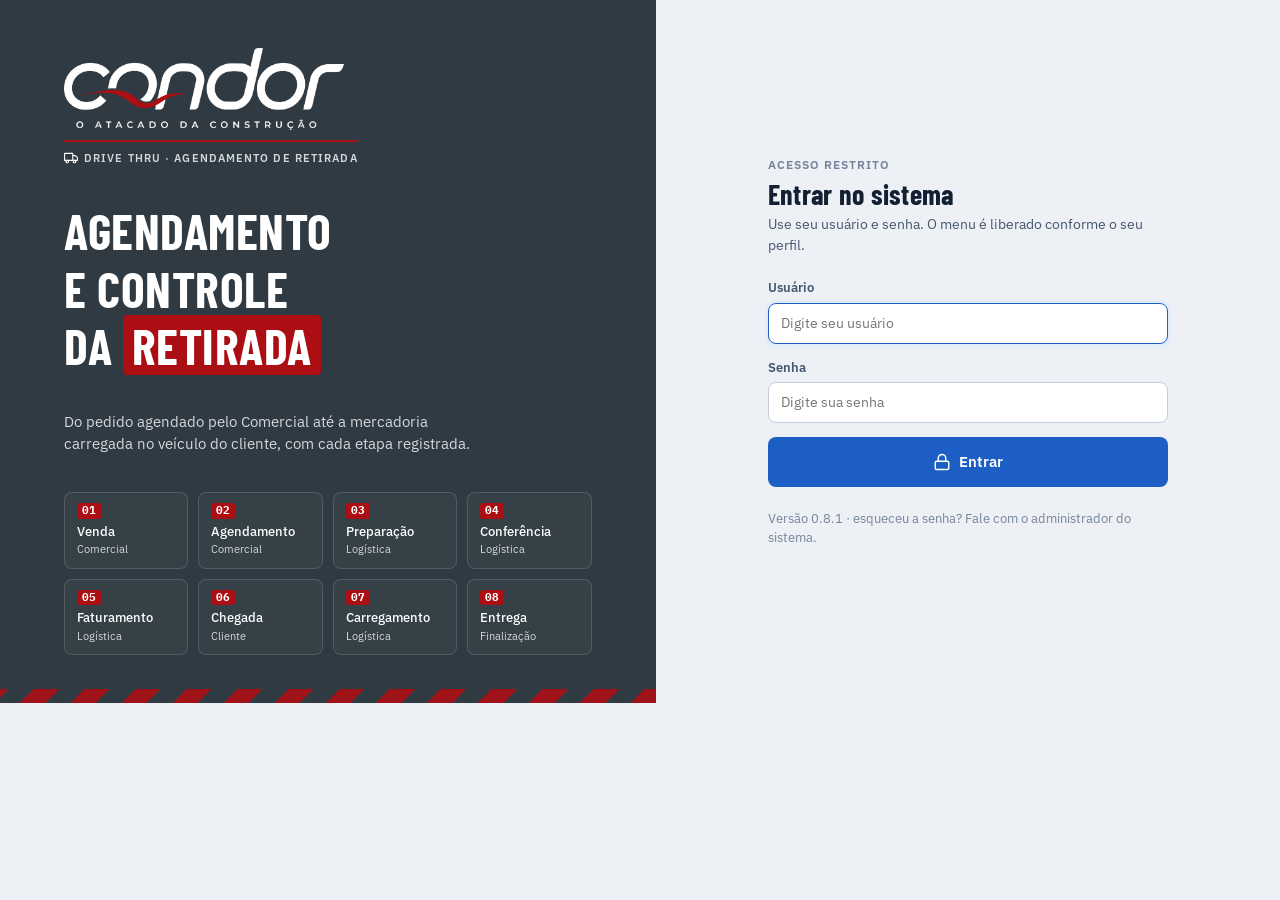
==== index.html @ 531def69 "Endereço do item no CD (Rua, Prédio, Nível, Apartamento) nos itens do pedido - Itens do pedido com c" ====
<!DOCTYPE html>
<html lang="pt-BR">
<head>
  <meta charset="UTF-8">
  <meta name="viewport" content="width=device-width, initial-scale=1, viewport-fit=cover">
  <title>Drive Thru Agendamento</title>
  <meta name="description" content="Condor — Agendamento e controle da retirada de pedidos pelo Drive Thru">
  <meta name="theme-color" content="#303A42">
  <link rel="preconnect" href="https://fonts.googleapis.com">
  <link rel="preconnect" href="https://fonts.gstatic.com" crossorigin>
  <link rel="stylesheet" href="https://fonts.googleapis.com/css2?family=Barlow+Condensed:wght@600;700&family=IBM+Plex+Mono:wght@400;500&family=IBM+Plex+Sans:wght@400;500;600&display=swap">
  <link rel="stylesheet" href="css/leaflet.css?v=23">
  <link rel="stylesheet" href="css/style.css?v=23">
</head>
<body>
  <div id="app" aria-live="polite"></div>

  <!-- Base: configuração, utilitários, dados, integração e regras -->
  <script src="js/config.js?v=23"></script>
  <script src="js/utils.js?v=23"></script>
  <script src="js/storage.js?v=23"></script>
  <script src="js/vendor/supabase.js?v=23"></script>
  <script src="js/nuvem.js?v=23"></script>
  <script src="js/erp-nucleo.js?v=23"></script>
  <script src="js/erp.js?v=23"></script>
  <script src="js/erp-config.js?v=23"></script>
  <script src="js/separacao.js?v=23"></script>
  <script src="js/services.js?v=23"></script>
  <script src="js/rastreio.js?v=23"></script>
  <script src="js/aparencia.js?v=23"></script>
  <script src="js/seed.js?v=23"></script>
  <!-- Interface -->
  <script src="js/vendor/qrcode.js?v=23"></script>
  <script src="js/ui.js?v=23"></script>
  <script src="js/views-comercial.js?v=23"></script>
  <script src="js/views-operacao.js?v=23"></script>
  <script src="js/vendor/leaflet.js?v=23"></script>
  <script src="js/views-mapa.js?v=23"></script>
  <script src="js/views-coletor.js?v=23"></script>
  <script src="js/vendor/jspdf.umd.min.js?v=23"></script>
  <script src="js/vendor/jspdf.plugin.autotable.min.js?v=23"></script>
  <script src="js/relatorio-pdf.js?v=23"></script>
  <script src="js/views-gestao.js?v=23"></script>
  <script src="js/views-admin.js?v=23"></script>
  <script src="js/cliente.js?v=23"></script>
  <script src="js/lgpd.js?v=23"></script>
  <script src="js/app.js?v=23"></script>
</body>
</html>
---- css/leaflet.css ----
/* required styles */

.leaflet-pane,
.leaflet-tile,
.leaflet-marker-icon,
.leaflet-marker-shadow,
.leaflet-tile-container,
.leaflet-pane > svg,
.leaflet-pane > canvas,
.leaflet-zoom-box,
.leaflet-image-layer,
.leaflet-layer {
	position: absolute;
	left: 0;
	top: 0;
	}
.leaflet-container {
	overflow: hidden;
	}
.leaflet-tile,
.leaflet-marker-icon,
.leaflet-marker-shadow {
	-webkit-user-select: none;
	   -moz-user-select: none;
	        user-select: none;
	  -webkit-user-drag: none;
	}
/* Prevents IE11 from highlighting tiles in blue */
.leaflet-tile::selection {
	background: transparent;
}
/* Safari renders non-retina tile on retina better with this, but Chrome is worse */
.leaflet-safari .leaflet-tile {
	image-rendering: -webkit-optimize-contrast;
	}
/* hack that prevents hw layers "stretching" when loading new tiles */
.leaflet-safari .leaflet-tile-container {
	width: 1600px;
	height: 1600px;
	-webkit-transform-origin: 0 0;
	}
.leaflet-marker-icon,
.leaflet-marker-shadow {
	display: block;
	}
/* .leaflet-container svg: reset svg max-width decleration shipped in Joomla! (joomla.org) 3.x */
/* .leaflet-container img: map is broken in FF if you have max-width: 100% on tiles */
.leaflet-container .leaflet-overlay-pane svg {
	max-width: none !important;
	max-height: none !important;
	}
.leaflet-container .leaflet-marker-pane img,
.leaflet-container .leaflet-shadow-pane img,
.leaflet-container .leaflet-tile-pane img,
.leaflet-container img.leaflet-image-layer,
.leaflet-container .leaflet-tile {
	max-width: none !important;
	max-height: none !important;
	width: auto;
	padding: 0;
	}

.leaflet-container img.leaflet-tile {
	/* See: https://bugs.chromium.org/p/chromium/issues/detail?id=600120 */
	mix-blend-mode: plus-lighter;
}

.leaflet-container.leaflet-touch-zoom {
	-ms-touch-action: pan-x pan-y;
	touch-action: pan-x pan-y;
	}
.leaflet-container.leaflet-touch-drag {
	-ms-touch-action: pinch-zoom;
	/* Fallback for FF which doesn't support pinch-zoom */
	touch-action: none;
	touch-action: pinch-zoom;
}
.leaflet-container.leaflet-touch-drag.leaflet-touch-zoom {
	-ms-touch-action: none;
	touch-action: none;
}
.leaflet-container {
	-webkit-tap-highlight-color: transparent;
}
.leaflet-container a {
	-webkit-tap-highlight-color: rgba(51, 181, 229, 0.4);
}
.leaflet-tile {
	filter: inherit;
	visibility: hidden;
	}
.leaflet-tile-loaded {
	visibility: inherit;
	}
.leaflet-zoom-box {
	width: 0;
	height: 0;
	-moz-box-sizing: border-box;
	     box-sizing: border-box;
	z-index: 800;
	}
/* workaround for https://bugzilla.mozilla.org/show_bug.cgi?id=888319 */
.leaflet-overlay-pane svg {
	-moz-user-select: none;
	}

.leaflet-pane         { z-index: 400; }

.leaflet-tile-pane    { z-index: 200; }
.leaflet-overlay-pane { z-index: 400; }
.leaflet-shadow-pane  { z-index: 500; }
.leaflet-marker-pane  { z-index: 600; }
.leaflet-tooltip-pane   { z-index: 650; }
.leaflet-popup-pane   { z-index: 700; }

.leaflet-map-pane canvas { z-index: 100; }
.leaflet-map-pane svg    { z-index: 200; }

.leaflet-vml-shape {
	width: 1px;
	height: 1px;
	}
.lvml {
	behavior: url(#default#VML);
	display: inline-block;
	position: absolute;
	}


/* control positioning */

.leaflet-control {
	position: relative;
	z-index: 800;
	pointer-events: visiblePainted; /* IE 9-10 doesn't have auto */
	pointer-events: auto;
	}
.leaflet-top,
.leaflet-bottom {
	position: absolute;
	z-index: 1000;
	pointer-events: none;
	}
.leaflet-top {
	top: 0;
	}
.leaflet-right {
	right: 0;
	}
.leaflet-bottom {
	bottom: 0;
	}
.leaflet-left {
	left: 0;
	}
.leaflet-control {
	float: left;
	clear: both;
	}
.leaflet-right .leaflet-control {
	float: right;
	}
.leaflet-top .leaflet-control {
	margin-top: 10px;
	}
.leaflet-bottom .leaflet-control {
	margin-bottom: 10px;
	}
.leaflet-left .leaflet-control {
	margin-left: 10px;
	}
.leaflet-right .leaflet-control {
	margin-right: 10px;
	}


/* zoom and fade animations */

.leaflet-fade-anim .leaflet-popup {
	opacity: 0;
	-webkit-transition: opacity 0.2s linear;
	   -moz-transition: opacity 0.2s linear;
	        transition: opacity 0.2s linear;
	}
.leaflet-fade-anim .leaflet-map-pane .leaflet-popup {
	opacity: 1;
	}
.leaflet-zoom-animated {
	-webkit-transform-origin: 0 0;
	    -ms-transform-origin: 0 0;
	        transform-origin: 0 0;
	}
svg.leaflet-zoom-animated {
	will-change: transform;
}

.leaflet-zoom-anim .leaflet-zoom-animated {
	-webkit-transition: -webkit-transform 0.25s cubic-bezier(0,0,0.25,1);
	   -moz-transition:    -moz-transform 0.25s cubic-bezier(0,0,0.25,1);
	        transition:         transform 0.25s cubic-bezier(0,0,0.25,1);
	}
.leaflet-zoom-anim .leaflet-tile,
.leaflet-pan-anim .leaflet-tile {
	-webkit-transition: none;
	   -moz-transition: none;
	        transition: none;
	}

.leaflet-zoom-anim .leaflet-zoom-hide {
	visibility: hidden;
	}


/* cursors */

.leaflet-interactive {
	cursor: pointer;
	}
.leaflet-grab {
	cursor: -webkit-grab;
	cursor:    -moz-grab;
	cursor:         grab;
	}
.leaflet-crosshair,
.leaflet-crosshair .leaflet-interactive {
	cursor: crosshair;
	}
.leaflet-popup-pane,
.leaflet-control {
	cursor: auto;
	}
.leaflet-dragging .leaflet-grab,
.leaflet-dragging .leaflet-grab .leaflet-interactive,
.leaflet-dragging .leaflet-marker-draggable {
	cursor: move;
	cursor: -webkit-grabbing;
	cursor:    -moz-grabbing;
	cursor:         grabbing;
	}

/* marker & overlays interactivity */
.leaflet-marker-icon,
.leaflet-marker-shadow,
.leaflet-image-layer,
.leaflet-pane > svg path,
.leaflet-tile-container {
	pointer-events: none;
	}

.leaflet-marker-icon.leaflet-interactive,
.leaflet-image-layer.leaflet-interactive,
.leaflet-pane > svg path.leaflet-interactive,
svg.leaflet-image-layer.leaflet-interactive path {
	pointer-events: visiblePainted; /* IE 9-10 doesn't have auto */
	pointer-events: auto;
	}

/* visual tweaks */

.leaflet-container {
	background: #ddd;
	outline-offset: 1px;
	}
.leaflet-container a {
	color: #0078A8;
	}
.leaflet-zoom-box {
	border: 2px dotted #38f;
	background: rgba(255,255,255,0.5);
	}


/* general typography */
.leaflet-container {
	font-family: "Helvetica Neue", Arial, Helvetica, sans-serif;
	font-size: 12px;
	font-size: 0.75rem;
	line-height: 1.5;
	}


/* general toolbar styles */

.leaflet-bar {
	box-shadow: 0 1px 5px rgba(0,0,0,0.65);
	border-radius: 4px;
	}
.leaflet-bar a {
	background-color: #fff;
	border-bottom: 1px solid #ccc;
	width: 26px;
	height: 26px;
	line-height: 26px;
	display: block;
	text-align: center;
	text-decoration: none;
	color: black;
	}
.leaflet-bar a,
.leaflet-control-layers-toggle {
	background-position: 50% 50%;
	background-repeat: no-repeat;
	display: block;
	}
.leaflet-bar a:hover,
.leaflet-bar a:focus {
	background-color: #f4f4f4;
	}
.leaflet-bar a:first-child {
	border-top-left-radius: 4px;
	border-top-right-radius: 4px;
	}
.leaflet-bar a:last-child {
	border-bottom-left-radius: 4px;
	border-bottom-right-radius: 4px;
	border-bottom: none;
	}
.leaflet-bar a.leaflet-disabled {
	cursor: default;
	background-color: #f4f4f4;
	color: #bbb;
	}

.leaflet-touch .leaflet-bar a {
	width: 30px;
	height: 30px;
	line-height: 30px;
	}
.leaflet-touch .leaflet-bar a:first-child {
	border-top-left-radius: 2px;
	border-top-right-radius: 2px;
	}
.leaflet-touch .leaflet-bar a:last-child {
	border-bottom-left-radius: 2px;
	border-bottom-right-radius: 2px;
	}

/* zoom control */

.leaflet-control-zoom-in,
.leaflet-control-zoom-out {
	font: bold 18px 'Lucida Console', Monaco, monospace;
	text-indent: 1px;
	}

.leaflet-touch .leaflet-control-zoom-in, .leaflet-touch .leaflet-control-zoom-out  {
	font-size: 22px;
	}


/* layers control */

.leaflet-control-layers {
	box-shadow: 0 1px 5px rgba(0,0,0,0.4);
	background: #fff;
	border-radius: 5px;
	}
.leaflet-control-layers-toggle {
	background-image: url(images/layers.png);
	width: 36px;
	height: 36px;
	}
.leaflet-retina .leaflet-control-layers-toggle {
	background-image: url(images/layers-2x.png);
	background-size: 26px 26px;
	}
.leaflet-touch .leaflet-control-layers-toggle {
	width: 44px;
	height: 44px;
	}
.leaflet-control-layers .leaflet-control-layers-list,
.leaflet-control-layers-expanded .leaflet-control-layers-toggle {
	display: none;
	}
.leaflet-control-layers-expanded .leaflet-control-layers-list {
	display: block;
	position: relative;
	}
.leaflet-control-layers-expanded {
	padding: 6px 10px 6px 6px;
	color: #333;
	background: #fff;
	}
.leaflet-control-layers-scrollbar {
	overflow-y: scroll;
	overflow-x: hidden;
	padding-right: 5px;
	}
.leaflet-control-layers-selector {
	margin-top: 2px;
	position: relative;
	top: 1px;
	}
.leaflet-control-layers label {
	display: block;
	font-size: 13px;
	font-size: 1.08333em;
	}
.leaflet-control-layers-separator {
	height: 0;
	border-top: 1px solid #ddd;
	margin: 5px -10px 5px -6px;
	}

/* Default icon URLs */
.leaflet-default-icon-path { /* used only in path-guessing heuristic, see L.Icon.Default */
	background-image: url(images/marker-icon.png);
	}


/* attribution and scale controls */

.leaflet-container .leaflet-control-attribution {
	background: #fff;
	background: rgba(255, 255, 255, 0.8);
	margin: 0;
	}
.leaflet-control-attribution,
.leaflet-control-scale-line {
	padding: 0 5px;
	color: #333;
	line-height: 1.4;
	}
.leaflet-control-attribution a {
	text-decoration: none;
	}
.leaflet-control-attribution a:hover,
.leaflet-control-attribution a:focus {
	text-decoration: underline;
	}
.leaflet-attribution-flag {
	display: inline !important;
	vertical-align: baseline !important;
	width: 1em;
	height: 0.6669em;
	}
.leaflet-left .leaflet-control-scale {
	margin-left: 5px;
	}
.leaflet-bottom .leaflet-control-scale {
	margin-bottom: 5px;
	}
.leaflet-control-scale-line {
	border: 2px solid #777;
	border-top: none;
	line-height: 1.1;
	padding: 2px 5px 1px;
	white-space: nowrap;
	-moz-box-sizing: border-box;
	     box-sizing: border-box;
	background: rgba(255, 255, 255, 0.8);
	text-shadow: 1px 1px #fff;
	}
.leaflet-control-scale-line:not(:first-child) {
	border-top: 2px solid #777;
	border-bottom: none;
	margin-top: -2px;
	}
.leaflet-control-scale-line:not(:first-child):not(:last-child) {
	border-bottom: 2px solid #777;
	}

.leaflet-touch .leaflet-control-attribution,
.leaflet-touch .leaflet-control-layers,
.leaflet-touch .leaflet-bar {
	box-shadow: none;
	}
.leaflet-touch .leaflet-control-layers,
.leaflet-touch .leaflet-bar {
	border: 2px solid rgba(0,0,0,0.2);
	background-clip: padding-box;
	}


/* popup */

.leaflet-popup {
	position: absolute;
	text-align: center;
	margin-bottom: 20px;
	}
.leaflet-popup-content-wrapper {
	padding: 1px;
	text-align: left;
	border-radius: 12px;
	}
.leaflet-popup-content {
	margin: 13px 24px 13px 20px;
	line-height: 1.3;
	font-size: 13px;
	font-size: 1.08333em;
	min-height: 1px;
	}
.leaflet-popup-content p {
	margin: 17px 0;
	margin: 1.3em 0;
	}
.leaflet-popup-tip-container {
	width: 40px;
	height: 20px;
	position: absolute;
	left: 50%;
	margin-top: -1px;
	margin-left: -20px;
	overflow: hidden;
	pointer-events: none;
	}
.leaflet-popup-tip {
	width: 17px;
	height: 17px;
	padding: 1px;

	margin: -10px auto 0;
	pointer-events: auto;

	-webkit-transform: rotate(45deg);
	   -moz-transform: rotate(45deg);
	    -ms-transform: rotate(45deg);
	        transform: rotate(45deg);
	}
.leaflet-popup-content-wrapper,
.leaflet-popup-tip {
	background: white;
	color: #333;
	box-shadow: 0 3px 14px rgba(0,0,0,0.4);
	}
.leaflet-container a.leaflet-popup-close-button {
	position: absolute;
	top: 0;
	right: 0;
	border: none;
	text-align: center;
	width: 24px;
	height: 24px;
	font: 16px/24px Tahoma, Verdana, sans-serif;
	color: #757575;
	text-decoration: none;
	background: transparent;
	}
.leaflet-container a.leaflet-popup-close-button:hover,
.leaflet-container a.leaflet-popup-close-button:focus {
	color: #585858;
	}
.leaflet-popup-scrolled {
	overflow: auto;
	}

.leaflet-oldie .leaflet-popup-content-wrapper {
	-ms-zoom: 1;
	}
.leaflet-oldie .leaflet-popup-tip {
	width: 24px;
	margin: 0 auto;

	-ms-filter: "progid:DXImageTransform.Microsoft.Matrix(M11=0.70710678, M12=0.70710678, M21=-0.70710678, M22=0.70710678)";
	filter: progid:DXImageTransform.Microsoft.Matrix(M11=0.70710678, M12=0.70710678, M21=-0.70710678, M22=0.70710678);
	}

.leaflet-oldie .leaflet-control-zoom,
.leaflet-oldie .leaflet-control-layers,
.leaflet-oldie .leaflet-popup-content-wrapper,
.leaflet-oldie .leaflet-popup-tip {
	border: 1px solid #999;
	}


/* div icon */

.leaflet-div-icon {
	background: #fff;
	border: 1px solid #666;
	}


/* Tooltip */
/* Base styles for the element that has a tooltip */
.leaflet-tooltip {
	position: absolute;
	padding: 6px;
	background-color: #fff;
	border: 1px solid #fff;
	border-radius: 3px;
	color: #222;
	white-space: nowrap;
	-webkit-user-select: none;
	-moz-user-select: none;
	-ms-user-select: none;
	user-select: none;
	pointer-events: none;
	box-shadow: 0 1px 3px rgba(0,0,0,0.4);
	}
.leaflet-tooltip.leaflet-interactive {
	cursor: pointer;
	pointer-events: auto;
	}
.leaflet-tooltip-top:before,
.leaflet-tooltip-bottom:before,
.leaflet-tooltip-left:before,
.leaflet-tooltip-right:before {
	position: absolute;
	pointer-events: none;
	border: 6px solid transparent;
	background: transparent;
	content: "";
	}

/* Directions */

.leaflet-tooltip-bottom {
	margin-top: 6px;
}
.leaflet-tooltip-top {
	margin-top: -6px;
}
.leaflet-tooltip-bottom:before,
.leaflet-tooltip-top:before {
	left: 50%;
	margin-left: -6px;
	}
.leaflet-tooltip-top:before {
	bottom: 0;
	margin-bottom: -12px;
	border-top-color: #fff;
	}
.leaflet-tooltip-bottom:before {
	top: 0;
	margin-top: -12px;
	margin-left: -6px;
	border-bottom-color: #fff;
	}
.leaflet-tooltip-left {
	margin-left: -6px;
}
.leaflet-tooltip-right {
	margin-left: 6px;
}
.leaflet-tooltip-left:before,
.leaflet-tooltip-right:before {
	top: 50%;
	margin-top: -6px;
	}
.leaflet-tooltip-left:before {
	right: 0;
	margin-right: -12px;
	border-left-color: #fff;
	}
.leaflet-tooltip-right:before {
	left: 0;
	margin-left: -12px;
	border-right-color: #fff;
	}

/* Printing */

@media print {
	/* Prevent printers from removing background-images of controls. */
	.leaflet-control {
		-webkit-print-color-adjust: exact;
		print-color-adjust: exact;
		}
	}
---- css/style.css ----
/* =====================================================================
   DRIVE THRU — Estilos
   Tokens de cor (claro/escuro), tipografia e componentes.
   ===================================================================== */
:root {
  --bg: #EDF1F6;
  --surface: #FFFFFF;
  --surface-2: #F5F7FA;
  --surface-3: #E8EDF4;
  --ink: #132033;
  --ink-2: #46566C;
  --ink-3: #75839A;
  --line: #D9E0EA;
  --line-2: #C5CFDC;
  /* Menu e topos seguem a identidade Condor: grafite + vermelho da logo */
  --nav: #303A42;
  --nav-2: #3D4953;
  --nav-ink: #D3D8DD;
  --brand: #AB0F14;
  --nav-ink-strong: #FFFFFF;
  --accent: #1C5EC4;
  --accent-hover: #174FA6;
  --accent-ink: #FFFFFF;
  --accent-soft: #E2ECFB;
  --signal: #F08A1C;
  --signal-soft: #FDEEDC;
  --ok: #1E8A4C;
  --ok-soft: #DDF3E6;
  --warn: #B86A00;
  --warn-soft: #FDF0D8;
  --crit: #C4322B;
  --crit-soft: #FBE3E1;
  --info: #0E7490;
  --info-soft: #DDF2F7;
  --shadow: 0 1px 2px rgba(15, 42, 78, .06), 0 4px 16px rgba(15, 42, 78, .06);
  --shadow-lg: 0 12px 40px rgba(15, 42, 78, .22);

  /* tons de status: fundo / texto */
  --t-neutral-bg: #ECEFF3; --t-neutral-fg: #4E5B6D;
  --t-blue-bg: #DDEAFE;    --t-blue-fg: #1B4FA8;
  --t-amber-bg: #FDEBCB;   --t-amber-fg: #955400;
  --t-violet-bg: #EDE3FC;  --t-violet-fg: #6433B5;
  --t-indigo-bg: #E2E4FB;  --t-indigo-fg: #3A3FA8;
  --t-teal-bg: #D5F1EE;    --t-teal-fg: #0B6D65;
  --t-green-bg: #D8F2E0;   --t-green-fg: #17753F;
  --t-cyan-bg: #D6EFF8;    --t-cyan-fg: #0B6282;
  --t-navy-bg: #1C3F73;    --t-navy-fg: #FFFFFF;
  --t-done-bg: #1E7A45;    --t-done-fg: #FFFFFF;
  --t-red-bg: #FADCDA;     --t-red-fg: #A42822;

  --font-display: "Barlow Condensed", "Arial Narrow", "Roboto Condensed", sans-serif;
  --font-body: "IBM Plex Sans", "Segoe UI", system-ui, -apple-system, Roboto, sans-serif;
  --font-mono: "IBM Plex Mono", "Cascadia Mono", Consolas, "SFMono-Regular", monospace;
  --radius: 10px;
  --radius-sm: 6px;
  --sidebar-w: 248px;
}

@media (prefers-color-scheme: dark) {
  :root:not([data-theme="light"]) {
    color-scheme: dark;
    --bg: #0A1019; --surface: #111A26; --surface-2: #16212F; --surface-3: #1D2A3B;
    --ink: #E4EBF4; --ink-2: #A7B4C6; --ink-3: #75849A; --line: #223044; --line-2: #2E3F56;
    --nav: #303A42; --nav-2: #3D4953; --nav-ink: #C6CCD2; --brand: #AB0F14;
    --accent: #4E8EF7; --accent-hover: #6AA1FA; --accent-ink: #06111F; --accent-soft: #15284A;
    --signal: #F59A38; --signal-soft: #3A2710;
    --ok: #4CC47F; --ok-soft: #10301F; --warn: #F0B04A; --warn-soft: #362710; --crit: #F16A62; --crit-soft: #3A1614; --info: #4FC3DC; --info-soft: #0E2C35;
    --shadow: 0 1px 2px rgba(0,0,0,.4), 0 4px 16px rgba(0,0,0,.25); --shadow-lg: 0 12px 40px rgba(0,0,0,.55);
    --t-neutral-bg: #222D3B; --t-neutral-fg: #B3BFCE; --t-blue-bg: #17305A; --t-blue-fg: #9CC1FF;
    --t-amber-bg: #3D2A0C; --t-amber-fg: #F6C06A; --t-violet-bg: #2D1E4D; --t-violet-fg: #C9A7FF;
    --t-indigo-bg: #22265A; --t-indigo-fg: #AEB3FF; --t-teal-bg: #0E3532; --t-teal-fg: #6FDDCF;
    --t-green-bg: #113722; --t-green-fg: #7FDCA2; --t-cyan-bg: #0D3240; --t-cyan-fg: #7FD3EE;
    --t-navy-bg: #2F5DA3; --t-navy-fg: #FFFFFF; --t-done-bg: #2A8E55; --t-done-fg: #FFFFFF;
    --t-red-bg: #45191A; --t-red-fg: #FF9C94;
  }
}
:root[data-theme="dark"] {
  color-scheme: dark;
  --bg: #0A1019; --surface: #111A26; --surface-2: #16212F; --surface-3: #1D2A3B;
  --ink: #E4EBF4; --ink-2: #A7B4C6; --ink-3: #75849A; --line: #223044; --line-2: #2E3F56;
  --nav: #303A42; --nav-2: #3D4953; --nav-ink: #C6CCD2; --brand: #AB0F14;
  --accent: #4E8EF7; --accent-hover: #6AA1FA; --accent-ink: #06111F; --accent-soft: #15284A;
  --signal: #F59A38; --signal-soft: #3A2710;
  --ok: #4CC47F; --ok-soft: #10301F; --warn: #F0B04A; --warn-soft: #362710; --crit: #F16A62; --crit-soft: #3A1614; --info: #4FC3DC; --info-soft: #0E2C35;
  --shadow: 0 1px 2px rgba(0,0,0,.4), 0 4px 16px rgba(0,0,0,.25); --shadow-lg: 0 12px 40px rgba(0,0,0,.55);
  --t-neutral-bg: #222D3B; --t-neutral-fg: #B3BFCE; --t-blue-bg: #17305A; --t-blue-fg: #9CC1FF;
  --t-amber-bg: #3D2A0C; --t-amber-fg: #F6C06A; --t-violet-bg: #2D1E4D; --t-violet-fg: #C9A7FF;
  --t-indigo-bg: #22265A; --t-indigo-fg: #AEB3FF; --t-teal-bg: #0E3532; --t-teal-fg: #6FDDCF;
  --t-green-bg: #113722; --t-green-fg: #7FDCA2; --t-cyan-bg: #0D3240; --t-cyan-fg: #7FD3EE;
  --t-navy-bg: #2F5DA3; --t-navy-fg: #FFFFFF; --t-done-bg: #2A8E55; --t-done-fg: #FFFFFF;
  --t-red-bg: #45191A; --t-red-fg: #FF9C94;
}

/* ------------------------------ Base ------------------------------ */
* { box-sizing: border-box; }
html, body { height: 100%; }
body {
  margin: 0;
  background: var(--bg);
  color: var(--ink);
  font-family: var(--font-body);
  font-size: 14px;
  line-height: 1.5;
  -webkit-font-smoothing: antialiased;
}
h1, h2, h3, h4 { margin: 0; font-family: var(--font-display); font-weight: 700; letter-spacing: .01em; line-height: 1.15; text-wrap: balance; }
h1 { font-size: 30px; }
h2 { font-size: 22px; }
h3 { font-size: 18px; }
p { margin: 0; }
a { color: var(--accent); }
button, input, select, textarea { font: inherit; color: inherit; }
:focus-visible { outline: 2px solid var(--signal); outline-offset: 2px; }
.mono { font-family: var(--font-mono); font-variant-numeric: tabular-nums; }
.num { font-variant-numeric: tabular-nums; }
.muted { color: var(--ink-2); }
.subtle { color: var(--ink-3); font-size: 12.5px; }
.eyebrow { font-size: 11.5px; letter-spacing: .09em; text-transform: uppercase; color: var(--ink-3); font-weight: 600; }
.sr-only { position: absolute; width: 1px; height: 1px; overflow: hidden; clip: rect(0 0 0 0); white-space: nowrap; }
.icon { width: 18px; height: 18px; flex: none; stroke: currentColor; fill: none; stroke-width: 1.9; stroke-linecap: round; stroke-linejoin: round; }
.icon-sm { width: 15px; height: 15px; }

/* ------------------------------ Login ------------------------------ */
.login {
  min-height: 100%;
  display: grid;
  grid-template-columns: minmax(0, 1.05fr) minmax(0, 1fr);
}
.login-brand {
  background: var(--login-bg, var(--nav));
  color: var(--login-ink, var(--nav-ink));
  padding: 48px clamp(24px, 5vw, 64px);
  display: flex;
  flex-direction: column;
  gap: 36px;
  position: relative;
  overflow: hidden;
}
.login-brand::after {
  /* faixa de sinalização zebrada, como a demarcação da área de retirada */
  content: ""; position: absolute; left: 0; right: 0; bottom: 0; height: 14px;
  background: repeating-linear-gradient(-45deg, var(--login-brand, var(--brand)) 0 18px, transparent 18px 36px);
  opacity: .9;
}
.brand-mark { display: flex; align-items: center; gap: 14px; color: var(--nav-ink-strong); }
/* Logo Condor (PNG transparente com letras brancas: sempre sobre fundo escuro) */
.brand-condor { display: flex; flex-direction: column; align-items: flex-start; gap: 10px; color: var(--nav-ink); }
.brand-condor img { display: block; width: 100%; max-width: 280px; height: auto; }
.brand-app { display: inline-flex; align-items: center; gap: 6px; font-size: 11px; font-weight: 600; letter-spacing: .1em; text-transform: uppercase; color: var(--nav-ink); padding-top: 8px; border-top: 2px solid var(--brand); }
.brand-app .icon { width: 14px; height: 14px; color: #fff; }
.brand-mark .logo { width: 52px; height: 52px; border-radius: 12px; background: var(--signal); display: grid; place-items: center; color: #1B1206; }
.brand-mark .logo .icon { width: 30px; height: 30px; stroke-width: 2.1; }
.brand-mark b { font-family: var(--font-display); font-size: 30px; letter-spacing: .03em; text-transform: uppercase; display: block; line-height: 1; }
.brand-mark span { font-size: 13px; color: var(--nav-ink); }
.login-brand .brand-condor, .login-brand .brand-app { color: var(--login-ink, var(--nav-ink)); }
.login-brand .brand-app { border-top-color: var(--login-brand, var(--brand)); }
.login-brand .brand-app .icon { color: var(--login-ink-strong, #fff); }
.login-brand h1 { color: var(--login-ink-strong, var(--nav-ink-strong)); font-size: clamp(34px, 4.2vw, 50px); max-width: 14ch; text-transform: uppercase; letter-spacing: .01em; }
.login-brand h1 em { font-style: normal; color: var(--login-brand-ink, #fff); background: var(--login-brand, var(--brand)); padding: 0 .18em; border-radius: 4px; box-decoration-break: clone; -webkit-box-decoration-break: clone; }
.login-brand p.lead { max-width: 46ch; font-size: 15px; }
.flow { display: grid; grid-template-columns: repeat(4, minmax(0, 1fr)); gap: 10px; max-width: 560px; }
.flow-step { border: 1px solid var(--login-line, rgba(255, 255, 255, .14)); border-radius: 8px; padding: 10px 12px; background: rgba(255, 255, 255, .03); }
.flow-step b { display: block; width: fit-content; font-family: var(--font-mono); font-size: 10.5px; color: var(--login-brand-ink, #fff); background: var(--login-brand, var(--brand)); border-radius: 3px; padding: 0 5px; margin-bottom: 3px; }
.flow-step span { display: block; color: var(--login-ink-strong, var(--nav-ink-strong)); font-size: 13px; font-weight: 500; }
.flow-step small { display: block; font-size: 11px; color: var(--login-ink, var(--nav-ink)); }
.login-panel { display: grid; place-items: center; padding: 40px 24px; background: var(--bg); }
.login-card { width: 100%; max-width: 400px; display: flex; flex-direction: column; gap: 22px; }
.login-card form { display: flex; flex-direction: column; gap: 14px; }
.demo-users { border: 1px dashed var(--line-2); border-radius: var(--radius); padding: 14px; display: flex; flex-direction: column; gap: 10px; }
.demo-grid { display: grid; grid-template-columns: repeat(2, minmax(0, 1fr)); gap: 8px; }
.demo-user { text-align: left; border: 1px solid var(--line); background: var(--surface); border-radius: 8px; padding: 8px 10px; cursor: pointer; display: flex; flex-direction: column; gap: 1px; }
.demo-user:hover { border-color: var(--accent); }
.demo-user b { font-size: 12.5px; }
.demo-user span { font-size: 11.5px; color: var(--ink-3); font-family: var(--font-mono); }

/* ------------------------------ Shell ------------------------------ */
.shell { display: grid; grid-template-columns: var(--sidebar-w) minmax(0, 1fr); min-height: 100%; }
.sidebar {
  background: var(--nav);
  color: var(--nav-ink);
  display: flex; flex-direction: column;
  position: sticky; top: 0; height: 100vh; overflow-y: auto;
  padding: 18px 12px 16px;
}
.sidebar .brand-condor { padding: 6px 10px 16px; margin-bottom: 6px; }
.sidebar .brand-condor img { max-width: 188px; }
.sidebar .brand-app-sub { display: none; }
.nav-group { display: flex; flex-direction: column; gap: 2px; padding-block: 8px; }
.nav-group h4 { font-family: var(--font-body); font-size: 10.5px; font-weight: 600; letter-spacing: .12em; text-transform: uppercase; color: var(--nav-muted, rgba(255, 255, 255, .42)); padding: 6px 10px; }
.nav-link {
  display: flex; align-items: center; gap: 10px;
  padding: 8px 10px; border-radius: 8px;
  color: var(--nav-ink); text-decoration: none; font-size: 13.5px; font-weight: 500;
}
.nav-link:hover { background: var(--nav-2); color: var(--nav-ink-strong); }
.nav-link.active { background: var(--nav-2); color: var(--nav-ink-strong); box-shadow: inset 3px 0 0 var(--brand); }
.nav-link .count { margin-left: auto; font-family: var(--font-mono); font-size: 11px; background: var(--brand); color: var(--brand-ink, #fff); border-radius: 99px; padding: 0 7px; font-weight: 600; }
.sidebar-foot { margin-top: auto; padding: 12px 10px 0; border-top: 1px solid var(--nav-line, rgba(255, 255, 255, .1)); font-size: 11.5px; display: flex; flex-direction: column; gap: 4px; }

.main { display: flex; flex-direction: column; min-width: 0; }
.topbar {
  position: sticky; top: 0; z-index: 20;
  display: flex; align-items: center; gap: 14px;
  background: var(--surface); border-bottom: 1px solid var(--line);
  padding: 10px 24px; min-height: 60px;
}
.topbar .menu-btn { display: none; }
.topbar-title { display: flex; flex-direction: column; min-width: 0; }
.topbar-title .eyebrow { font-size: 10.5px; }
.topbar-title h1 { font-size: 22px; white-space: nowrap; overflow: hidden; text-overflow: ellipsis; }
.topbar-right { margin-left: auto; display: flex; align-items: center; gap: 12px; }
.responsavel { display: flex; align-items: center; gap: 9px; padding-right: 14px; border-right: 1px solid var(--line); line-height: 1.2; }
.responsavel img { width: 38px; height: 38px; border-radius: 50%; object-fit: cover; flex: none; border: 2px solid var(--accent); }
.responsavel span { display: block; font-size: 10.5px; color: var(--ink-3); text-transform: uppercase; letter-spacing: .04em; }
.responsavel b { display: block; font-size: 13.5px; font-weight: 600; white-space: nowrap; }
.clock { text-align: right; line-height: 1.2; }
.clock b { font-family: var(--font-mono); font-size: 17px; font-weight: 500; display: block; }
.clock span { font-size: 11.5px; color: var(--ink-3); }
.user-chip { display: flex; align-items: center; gap: 10px; padding: 4px 6px 4px 4px; border: 1px solid var(--line); border-radius: 99px; background: var(--surface-2); }
.avatar { width: 32px; height: 32px; border-radius: 50%; background: var(--accent); color: var(--accent-ink); display: grid; place-items: center; font-weight: 600; font-size: 12.5px; flex: none; }
.user-chip .who { line-height: 1.15; }
.user-chip .who b { font-size: 12.5px; display: block; }
.user-chip .who span { font-size: 11px; color: var(--ink-3); }
.content { padding: 22px 24px 48px; display: flex; flex-direction: column; gap: 18px; max-width: 1480px; width: 100%; }

/* ------------------------------ Blocos ------------------------------ */
.card { background: var(--surface); border: 1px solid var(--line); border-radius: var(--radius); box-shadow: var(--shadow); }
.card-head { display: flex; align-items: center; gap: 10px; padding: 14px 18px; border-bottom: 1px solid var(--line); flex-wrap: wrap; }
.card-head h2, .card-head h3 { font-size: 18px; }
.card-head .spacer { flex: 1; }
.card-body { padding: 18px; display: flex; flex-direction: column; gap: 14px; }
.card-foot { padding: 12px 18px; border-top: 1px solid var(--line); display: flex; gap: 10px; justify-content: flex-end; flex-wrap: wrap; background: var(--surface-2); border-radius: 0 0 var(--radius) var(--radius); }
.grid-2 { display: grid; grid-template-columns: repeat(2, minmax(0, 1fr)); gap: 18px; align-items: start; }
.grid-main-side { display: grid; grid-template-columns: minmax(0, 1.6fr) minmax(300px, 1fr); gap: 18px; align-items: start; }
.grid-side-main { display: grid; grid-template-columns: minmax(280px, 380px) minmax(0, 1fr); gap: 18px; align-items: start; }
.stack { display: flex; flex-direction: column; gap: 14px; }
.row { display: flex; gap: 10px; align-items: center; flex-wrap: wrap; }
.row.end { justify-content: flex-end; }
.row.between { justify-content: space-between; }
.page-intro { display: flex; align-items: flex-end; gap: 16px; flex-wrap: wrap; justify-content: space-between; }
.page-intro p { max-width: 70ch; color: var(--ink-2); }

/* ------------------------------ Formulários ------------------------------ */
.field { display: flex; flex-direction: column; gap: 6px; min-width: 0; }
.field > label, .label { font-size: 12.5px; font-weight: 600; color: var(--ink-2); }
.field .hint { font-size: 12px; color: var(--ink-3); }
.input, .select, .textarea {
  width: 100%; border: 1px solid var(--line-2); background: var(--surface); border-radius: 8px;
  padding: 9px 12px; min-height: 40px; outline: none; transition: border-color .15s, box-shadow .15s;
}
.textarea { min-height: 76px; resize: vertical; }
.input:focus, .select:focus, .textarea:focus { border-color: var(--accent); box-shadow: 0 0 0 3px var(--accent-soft); }
.input[readonly] { background: var(--surface-2); color: var(--ink-2); }
.input.big { font-family: var(--font-mono); font-size: 22px; letter-spacing: .06em; min-height: 54px; }
.fields-2 { display: grid; grid-template-columns: repeat(2, minmax(0, 1fr)); gap: 12px; }
.fields-3 { display: grid; grid-template-columns: repeat(3, minmax(0, 1fr)); gap: 12px; }
.check { display: flex; align-items: center; gap: 8px; font-size: 13.5px; cursor: pointer; }
.check input { width: 16px; height: 16px; accent-color: var(--accent); }

.btn {
  display: inline-flex; align-items: center; justify-content: center; gap: 8px;
  border: 1px solid transparent; border-radius: 8px; padding: 9px 16px; min-height: 40px;
  font-weight: 600; font-size: 13.5px; cursor: pointer; text-decoration: none; white-space: nowrap;
  background: var(--surface-3); color: var(--ink);
  transition: background .15s, border-color .15s, transform .05s;
}
.btn:hover { border-color: var(--line-2); }
.btn:active { transform: translateY(1px); }
.btn:disabled { opacity: .5; cursor: not-allowed; }
.btn.primary { background: var(--accent); color: var(--accent-ink); }
.btn.primary:hover { background: var(--accent-hover); }
.btn.success { background: var(--ok); color: #fff; }
.btn.danger { background: var(--crit-soft); color: var(--crit); }
.btn.danger:hover { border-color: var(--crit); }
.btn.ghost { background: transparent; border-color: var(--line-2); }
.btn.ghost:hover { background: var(--surface-2); }
.btn.link { background: none; padding: 4px 6px; min-height: 0; color: var(--accent); }
.btn.sm { padding: 5px 10px; min-height: 30px; font-size: 12.5px; }
.btn.lg { min-height: 50px; padding: 12px 22px; font-size: 15px; }
.btn.block { width: 100%; }
.icon-btn { width: 38px; height: 38px; border-radius: 8px; border: 1px solid var(--line); background: var(--surface); display: grid; place-items: center; cursor: pointer; color: var(--ink-2); }
.icon-btn:hover { color: var(--ink); border-color: var(--line-2); }

/* ------------------------------ Status / chips ------------------------------ */
.badge { display: inline-flex; align-items: center; gap: 6px; border-radius: 99px; padding: 2px 10px; font-size: 12px; font-weight: 600; white-space: nowrap; line-height: 1.6; }
.badge::before { content: ""; width: 6px; height: 6px; border-radius: 50%; background: currentColor; opacity: .85; }
.tone-neutral { background: var(--t-neutral-bg); color: var(--t-neutral-fg); }
.tone-blue { background: var(--t-blue-bg); color: var(--t-blue-fg); }
.tone-amber { background: var(--t-amber-bg); color: var(--t-amber-fg); }
.tone-violet { background: var(--t-violet-bg); color: var(--t-violet-fg); }
.tone-indigo { background: var(--t-indigo-bg); color: var(--t-indigo-fg); }
.tone-teal { background: var(--t-teal-bg); color: var(--t-teal-fg); }
.tone-green { background: var(--t-green-bg); color: var(--t-green-fg); }
.tone-cyan { background: var(--t-cyan-bg); color: var(--t-cyan-fg); }
.tone-navy { background: var(--t-navy-bg); color: var(--t-navy-fg); }
.tone-done { background: var(--t-done-bg); color: var(--t-done-fg); }
.tone-red { background: var(--t-red-bg); color: var(--t-red-fg); }

.alert-chip { display: inline-flex; align-items: center; gap: 5px; font-size: 11.5px; font-weight: 600; border-radius: 6px; padding: 1px 8px; white-space: nowrap; }
.alert-chip.crit { background: var(--crit-soft); color: var(--crit); }
.alert-chip.warn { background: var(--warn-soft); color: var(--warn); }
.alert-chip.info { background: var(--info-soft); color: var(--info); }

.tag {
  /* número do pedido com cara de etiqueta de volume */
  display: inline-flex; align-items: center; font-family: var(--font-mono); font-weight: 500; font-size: 13px;
  border: 1px solid var(--line-2); border-left: 3px solid var(--signal); border-radius: 4px; padding: 0 7px; background: var(--surface);
  font-variant-numeric: tabular-nums; white-space: nowrap;
}
button.tag { cursor: pointer; }
button.tag:hover { border-color: var(--accent); border-left-color: var(--signal); color: var(--accent); }

.notice { display: flex; gap: 10px; align-items: flex-start; border-radius: 8px; padding: 11px 14px; font-size: 13.5px; }
.notice .icon { margin-top: 1px; }
.notice.info { background: var(--accent-soft); color: var(--ink); }
.notice.info .icon { color: var(--accent); }
.notice.warn { background: var(--warn-soft); color: var(--ink); }
.notice.warn .icon { color: var(--warn); }
.notice.crit { background: var(--crit-soft); color: var(--ink); }
.notice.crit .icon { color: var(--crit); }
.notice.ok { background: var(--ok-soft); color: var(--ink); }
.notice.ok .icon { color: var(--ok); }
.notice b { font-weight: 600; }

/* ------------------------------ Dados do pedido ------------------------------ */
.kv { display: grid; grid-template-columns: repeat(3, minmax(0, 1fr)); gap: 0; border: 1px solid var(--line); border-radius: 8px; overflow: hidden; }
.kv > div { padding: 10px 12px; border-right: 1px solid var(--line); border-bottom: 1px solid var(--line); display: flex; flex-direction: column; gap: 2px; min-width: 0; }
.kv > div:nth-child(3n) { border-right: 0; }
.kv dt { font-size: 11px; letter-spacing: .06em; text-transform: uppercase; color: var(--ink-3); font-weight: 600; }
.kv dd { margin: 0; font-weight: 500; overflow-wrap: anywhere; }
.kv.two { grid-template-columns: repeat(2, minmax(0, 1fr)); }
.kv.two > div:nth-child(3n) { border-right: 1px solid var(--line); }
.kv.two > div:nth-child(2n) { border-right: 0; }
.items-list { width: 100%; border-collapse: collapse; font-size: 13px; }
.items-list th { font-size: 11px; letter-spacing: .06em; text-transform: uppercase; color: var(--ink-3); font-weight: 600; text-align: left; padding: 6px 8px 6px 0; border-bottom: 1px solid var(--line); white-space: nowrap; }
.items-list td { padding: 6px 8px 6px 0; border-bottom: 1px dashed var(--line); vertical-align: top; }
.items-list td:first-child { white-space: nowrap; }
.items-list .end { text-align: center; white-space: nowrap; padding-left: 4px; padding-right: 4px; }
.items-list td.end { background: var(--surface-2); }
.items-list .r { text-align: right; white-space: nowrap; }
.items-list tr > :last-child { padding-right: 0; white-space: nowrap; }

/* ------------------------------ Seletor de horários ------------------------------ */
.slots { display: grid; grid-template-columns: repeat(auto-fill, minmax(92px, 1fr)); gap: 8px; }
.slot {
  border: 1px solid var(--line-2); border-radius: 8px; background: var(--surface); padding: 8px 6px 7px; cursor: pointer;
  display: flex; flex-direction: column; align-items: center; gap: 5px;
}
.slot b { font-family: var(--font-mono); font-size: 15px; font-weight: 500; }
.slot:hover:not(:disabled) { border-color: var(--accent); }
.slot.sel { border-color: var(--accent); background: var(--accent-soft); box-shadow: inset 0 0 0 1px var(--accent); }
.slot:disabled { cursor: not-allowed; background: var(--surface-2); color: var(--ink-3); }
.slot small { font-size: 10.5px; color: var(--ink-3); }
.cap { display: inline-flex; gap: 3px; }
.cap i { width: 9px; height: 9px; border-radius: 2px; border: 1.5px solid var(--ok); display: block; }
.cap i.on { background: var(--ink-3); border-color: var(--ink-3); }
.slot.sel .cap i:not(.on) { background: var(--accent); border-color: var(--accent); }
.days { display: flex; gap: 8px; overflow-x: auto; padding-bottom: 4px; }
.day {
  flex: none; border: 1px solid var(--line-2); border-radius: 8px; background: var(--surface); padding: 6px 12px; cursor: pointer; text-align: center; min-width: 74px;
}
.day b { display: block; font-family: var(--font-mono); font-size: 15px; font-weight: 500; }
.day span { font-size: 11px; color: var(--ink-3); text-transform: capitalize; }
.day.sel { border-color: var(--accent); background: var(--accent-soft); box-shadow: inset 0 0 0 1px var(--accent); }
.suggestions { display: flex; gap: 8px; flex-wrap: wrap; }

/* ------------------------------ Confirmação ------------------------------ */
.ticket {
  border: 1px solid var(--line); border-radius: 14px; overflow: hidden; background: var(--surface); box-shadow: var(--shadow);
  max-width: 560px; width: 100%; margin-inline: auto;
}
.ticket-head { background: var(--ok); color: #fff; padding: 20px 24px; display: flex; gap: 14px; align-items: center; }
.ticket-head .icon { width: 34px; height: 34px; stroke-width: 2.3; }
.ticket-head h2 { font-size: 28px; text-transform: uppercase; letter-spacing: .03em; }
.ticket-body { padding: 8px 24px 20px; }
.ticket-row { display: flex; justify-content: space-between; gap: 16px; padding: 10px 0; border-bottom: 1px dashed var(--line); }
.ticket-row span { color: var(--ink-3); font-size: 12.5px; text-transform: uppercase; letter-spacing: .06em; font-weight: 600; }
.ticket-row b { font-weight: 600; text-align: right; }
.ticket-big { display: flex; gap: 12px; padding: 16px 0 8px; }
.ticket-big > div { flex: 1; border: 1px solid var(--line); border-radius: 10px; padding: 10px 14px; background: var(--surface-2); }
.ticket-big span { font-size: 11px; letter-spacing: .08em; text-transform: uppercase; color: var(--ink-3); font-weight: 600; }
.ticket-big b { display: block; font-family: var(--font-mono); font-size: 26px; font-weight: 500; }
.ticket-cut { height: 0; border-top: 2px dashed var(--line-2); margin: 0 12px; }

/* ------------------------------ Tabelas ------------------------------ */
.table-wrap { overflow-x: auto; }
.table { width: 100%; border-collapse: collapse; font-size: 13.5px; }
.table th { text-align: left; font-size: 11px; letter-spacing: .07em; text-transform: uppercase; color: var(--ink-3); font-weight: 600; padding: 10px 12px; border-bottom: 1px solid var(--line); background: var(--surface-2); white-space: nowrap; }
.table td { padding: 10px 12px; border-bottom: 1px solid var(--line); vertical-align: middle; }
.table tr:last-child td { border-bottom: 0; }
.table tbody tr:hover td { background: var(--surface-2); }
.table td.r, .table th.r { text-align: right; }
.table .time { font-family: var(--font-mono); font-size: 14px; font-weight: 500; }
.table tr.clickable { cursor: pointer; }

/* ------------------------------ Agenda visual ------------------------------ */
.agenda-toolbar { display: flex; gap: 10px; flex-wrap: wrap; align-items: end; }
.agenda { display: flex; flex-direction: column; }
.agenda-row { display: grid; grid-template-columns: 86px minmax(0, 1fr); border-bottom: 1px solid var(--line); min-height: 64px; }
.agenda-row:last-child { border-bottom: 0; }
.agenda-time { padding: 12px 14px; border-right: 1px solid var(--line); display: flex; flex-direction: column; gap: 6px; background: var(--surface-2); }
.agenda-time b { font-family: var(--font-mono); font-size: 16px; font-weight: 500; }
.agenda-row.now .agenda-time { background: var(--signal-soft); box-shadow: inset 3px 0 0 var(--signal); }
.agenda-row.past .agenda-time b { color: var(--ink-3); }
.agenda-slots { padding: 8px 10px; display: flex; gap: 8px; flex-wrap: wrap; align-items: stretch; }
.agenda-item {
  flex: 1 1 280px; max-width: 520px; border: 1px solid var(--line); border-radius: 8px; padding: 9px 12px; background: var(--surface);
  display: flex; flex-direction: column; gap: 5px; cursor: pointer; text-align: left;
  border-left-width: 4px;
}
.agenda-item:hover { border-color: var(--line-2); box-shadow: var(--shadow); }
.agenda-item .row { gap: 8px; }
.agenda-item .cli { font-weight: 600; overflow: hidden; text-overflow: ellipsis; white-space: nowrap; }
.agenda-item.muted-item { opacity: .6; }
.agenda-free { flex: 1 1 200px; max-width: 280px; border: 1px dashed var(--line-2); border-radius: 8px; color: var(--ink-3); display: flex; align-items: center; gap: 8px; padding: 8px 12px; font-size: 13px; background: transparent; cursor: pointer; }
.agenda-free:hover { border-color: var(--accent); color: var(--accent); }
.agenda-free:disabled { cursor: default; }
.agenda-free:disabled:hover { border-color: var(--line-2); color: var(--ink-3); }
.edge-neutral { border-left-color: var(--t-neutral-fg); } .edge-blue { border-left-color: var(--t-blue-fg); } .edge-amber { border-left-color: var(--t-amber-fg); }
.edge-violet { border-left-color: var(--t-violet-fg); } .edge-indigo { border-left-color: var(--t-indigo-fg); } .edge-teal { border-left-color: var(--t-teal-fg); }
.edge-green { border-left-color: var(--t-green-fg); } .edge-cyan { border-left-color: var(--t-cyan-fg); } .edge-navy { border-left-color: var(--t-navy-bg); }
.edge-done { border-left-color: var(--t-done-bg); } .edge-red { border-left-color: var(--t-red-fg); }

/* ------------------------------ KPIs / dashboard ------------------------------ */
.kpis { display: grid; grid-template-columns: repeat(5, minmax(0, 1fr)); gap: 12px; }
.kpi { background: var(--surface); border: 1px solid var(--line); border-radius: var(--radius); padding: 12px 14px; display: flex; flex-direction: column; gap: 2px; position: relative; overflow: hidden; }
.kpi::before { content: ""; position: absolute; left: 0; top: 0; bottom: 0; width: 4px; background: var(--kpi-c, var(--line-2)); }
.kpi b { font-family: var(--font-display); font-size: 34px; line-height: 1; font-weight: 700; font-variant-numeric: tabular-nums; }
.kpi span { font-size: 12.5px; color: var(--ink-2); font-weight: 500; }
.kpi small { font-size: 11.5px; color: var(--ink-3); }
.kpi.c-blue { --kpi-c: var(--t-blue-fg); } .kpi.c-amber { --kpi-c: var(--t-amber-fg); } .kpi.c-green { --kpi-c: var(--t-green-fg); }
.kpi.c-cyan { --kpi-c: var(--t-cyan-fg); } .kpi.c-navy { --kpi-c: var(--t-navy-bg); } .kpi.c-done { --kpi-c: var(--t-done-bg); }
.kpi.c-red { --kpi-c: var(--crit); } .kpi.c-violet { --kpi-c: var(--t-violet-fg); } .kpi.c-neutral { --kpi-c: var(--ink-3); }
.kpi.alarm b { color: var(--crit); }

.gauge { display: flex; align-items: center; gap: 18px; }
.gauge svg { width: 120px; height: 120px; flex: none; }
.gauge-track { stroke: var(--surface-3); }
.gauge-val { stroke: var(--accent); transition: stroke-dashoffset .6s ease; }
.gauge text { fill: var(--ink); font-family: var(--font-display); font-weight: 700; }

.bars { display: flex; flex-direction: column; gap: 6px; }
.bar-row { display: grid; grid-template-columns: 52px minmax(0, 1fr) 54px; gap: 10px; align-items: center; font-size: 12.5px; }
.bar-row .mono { font-size: 12.5px; }
.bar-track { height: 12px; background: var(--surface-3); border-radius: 4px; overflow: hidden; display: flex; }
.bar-fill { height: 100%; background: var(--accent); }
.bar-fill.alt { background: var(--signal); }
.bar-fill.ok { background: var(--ok); }
.bar-fill.crit { background: var(--crit); }

.alert-list { display: flex; flex-direction: column; }
.alert-item { display: flex; gap: 10px; align-items: center; padding: 10px 16px; border-bottom: 1px solid var(--line); flex-wrap: wrap; }
.alert-item:last-child { border-bottom: 0; }
.alert-item .sev { width: 8px; align-self: stretch; border-radius: 4px; flex: none; }
.alert-item .sev.crit { background: var(--crit); } .alert-item .sev.warn { background: var(--warn); } .alert-item .sev.info { background: var(--info); }
.alert-item .txt { flex: 1; min-width: 180px; }
.alert-item .txt b { display: block; font-size: 13.5px; }
.alert-item .txt span { font-size: 12.5px; color: var(--ink-3); }

/* ------------------------------ Filas operacionais ------------------------------ */
.queue { display: flex; flex-direction: column; }
.queue-item { display: flex; gap: 12px; align-items: center; padding: 11px 16px; border-bottom: 1px solid var(--line); cursor: pointer; background: var(--surface); border-left: 3px solid transparent; text-align: left; width: 100%; border-top: 0; border-right: 0; }
.queue-item:last-child { border-bottom: 0; }
.queue-item:hover { background: var(--surface-2); }
.queue-item.sel { background: var(--accent-soft); border-left-color: var(--accent); }
.queue-item .qt { font-family: var(--font-mono); font-size: 16px; font-weight: 500; width: 50px; flex: none; }
.queue-item .qm { flex: 1; min-width: 0; display: flex; flex-direction: column; gap: 3px; }
.queue-item .qm b { font-size: 13.5px; overflow: hidden; text-overflow: ellipsis; white-space: nowrap; }
.queue-item .qm .row { gap: 6px; }

.steps { display: grid; grid-template-columns: repeat(6, minmax(0, 1fr)); gap: 6px; }
.step { display: flex; flex-direction: column; gap: 6px; font-size: 11px; color: var(--ink-3); font-weight: 500; min-width: 0; white-space: nowrap; overflow: hidden; text-overflow: ellipsis; }
.step i { height: 6px; border-radius: 3px; background: var(--surface-3); display: block; }
.step.done { color: var(--ink-2); }
.step.done i { background: var(--ok); }
.step.cur { color: var(--ink); font-weight: 600; }
.step.cur i { background: var(--signal); }

.big-time { display: grid; grid-template-columns: repeat(auto-fit, minmax(min(100%, 150px), 1fr)); gap: 12px; }
.big-time > div { border: 1px solid var(--line); border-radius: 10px; padding: 10px 14px; background: var(--surface-2); min-width: 0; }
.big-time span { font-size: 11px; letter-spacing: .08em; text-transform: uppercase; color: var(--ink-3); font-weight: 600; display: block; white-space: nowrap; overflow: hidden; text-overflow: ellipsis; }
.big-time b { display: block; font-family: var(--font-mono); font-size: 24px; font-weight: 500; }
.big-time b.live { color: var(--accent); }

/* ------------------------------ Linha do tempo ------------------------------ */
.timeline { list-style: none; margin: 0; padding: 0; display: flex; flex-direction: column; }
.timeline li { display: grid; grid-template-columns: 58px 22px minmax(0, 1fr); gap: 10px; position: relative; padding-bottom: 14px; }
.timeline li::before { content: ""; position: absolute; left: 78px; top: 20px; bottom: -2px; width: 2px; background: var(--line); }
.timeline li:last-child::before { display: none; }
.timeline .tt { font-family: var(--font-mono); font-size: 13.5px; font-weight: 500; text-align: right; padding-top: 1px; }
.timeline .td { font-size: 11px; color: var(--ink-3); display: block; font-weight: 400; }
.timeline .dot { width: 20px; height: 20px; border-radius: 50%; display: grid; place-items: center; background: var(--ok); color: #fff; z-index: 1; }
.timeline .dot .icon { width: 12px; height: 12px; stroke-width: 3; }
.timeline .dot.red { background: var(--crit); }
.timeline .dot.blue { background: var(--accent); }
.timeline .tb b { display: block; font-size: 13.5px; }
.timeline .tb span { font-size: 12.5px; color: var(--ink-2); }
.timeline .tb small { font-size: 11.5px; color: var(--ink-3); display: block; }

/* ------------------------------ Tabs / filtros ------------------------------ */
.tabs { display: flex; gap: 4px; border-bottom: 1px solid var(--line); overflow-x: auto; }
.tab { border: 0; background: none; padding: 10px 14px; font-weight: 600; font-size: 13.5px; color: var(--ink-3); border-bottom: 2px solid transparent; cursor: pointer; white-space: nowrap; }
.tab.active { color: var(--ink); border-bottom-color: var(--signal); }
.filters { display: grid; grid-template-columns: repeat(auto-fill, minmax(170px, 1fr)); gap: 12px; align-items: end; }
.report-list { display: flex; flex-direction: column; gap: 4px; }
.report-link { display: flex; gap: 10px; align-items: center; padding: 9px 12px; border-radius: 8px; border: 1px solid transparent; background: none; cursor: pointer; text-align: left; color: var(--ink-2); font-weight: 500; width: 100%; }
.report-link:hover { background: var(--surface-2); color: var(--ink); }
.report-link.active { background: var(--accent-soft); color: var(--ink); border-color: var(--accent); }
.report-link .icon { color: var(--accent); }
.stat-strip { display: flex; gap: 10px; flex-wrap: wrap; }
.stat { border: 1px solid var(--line); border-radius: 8px; padding: 8px 14px; background: var(--surface-2); }
.stat span { display: block; font-size: 11px; letter-spacing: .06em; text-transform: uppercase; color: var(--ink-3); font-weight: 600; }
.stat b { font-family: var(--font-mono); font-size: 18px; font-weight: 500; }

/* ------------------------------ Foto do funcionário ------------------------------ */
.emp-photo { width: 36px; height: 36px; border-radius: 50%; object-fit: cover; flex: none; display: inline-grid; place-items: center; border: 2px solid var(--surface); box-shadow: 0 0 0 1px var(--line-2); background: var(--surface-3); }
.emp-initials { background: var(--accent-soft); color: var(--accent); font-weight: 600; font-size: 13px; }
.emp-photo-lg { width: 112px; height: 112px; font-size: 34px; font-family: var(--font-display); border-width: 3px; }
.emp-photo-field { display: flex; gap: 18px; align-items: center; padding-bottom: 14px; border-bottom: 1px solid var(--line); }
.emp-drop { border-radius: 50%; padding: 4px; border: 2px dashed transparent; flex: none; transition: border-color .15s; }
.emp-drop.over { border-color: var(--accent); }
label.btn { cursor: pointer; }
label.btn:has(+ input:focus-visible) { outline: 2px solid var(--signal); outline-offset: 2px; }

/* ------------------------------ Permissões ------------------------------ */
.perm-table td:not(:first-child), .perm-table th:not(:first-child) { text-align: center; }
.perm-table input { width: 17px; height: 17px; accent-color: var(--accent); }

/* ------------------------------ Modal / toast ------------------------------ */
.modal-back { position: fixed; inset: 0; background: rgba(8, 18, 34, .55); z-index: 100; display: grid; place-items: center; padding: 16px; }
.modal { background: var(--surface); border-radius: 14px; box-shadow: var(--shadow-lg); width: 100%; max-width: 560px; max-height: calc(100vh - 32px); display: flex; flex-direction: column; overflow: hidden; }
.modal.wide { max-width: 820px; }
.modal-head { padding: 16px 20px; border-bottom: 1px solid var(--line); display: flex; align-items: center; gap: 10px; }
.modal-head h3 { font-size: 20px; flex: 1; }
.modal-body { padding: 18px 20px; overflow-y: auto; display: flex; flex-direction: column; gap: 14px; }
.modal-foot { padding: 12px 20px; border-top: 1px solid var(--line); display: flex; gap: 10px; justify-content: flex-end; background: var(--surface-2); flex-wrap: wrap; }
.toasts { position: fixed; right: 16px; bottom: calc(16px + env(safe-area-inset-bottom, 0px)); z-index: 200; display: flex; flex-direction: column; gap: 8px; max-width: min(420px, calc(100vw - 32px)); }
.toast { display: flex; gap: 10px; align-items: flex-start; background: var(--ink); color: var(--surface); border-radius: 10px; padding: 12px 14px; box-shadow: var(--shadow-lg); font-size: 13.5px; animation: toast-in .2s ease; }
.toast .icon { margin-top: 1px; }
.toast.ok .icon { color: #5FD48F; } .toast.err .icon { color: #FF8A82; } .toast.warn .icon { color: #F6C06A; }
@keyframes toast-in { from { transform: translateY(8px); opacity: 0; } to { transform: none; opacity: 1; } }

.empty { padding: 32px 18px; text-align: center; color: var(--ink-3); display: flex; flex-direction: column; align-items: center; gap: 8px; }
.empty .icon { width: 30px; height: 30px; color: var(--line-2); }
.spinner { width: 18px; height: 18px; border: 2px solid currentColor; border-right-color: transparent; border-radius: 50%; animation: spin .7s linear infinite; }
@keyframes spin { to { transform: rotate(360deg); } }
.legend { display: flex; flex-wrap: wrap; gap: 6px; }



/* ------------------------------ Termo LGPD ------------------------------ */
.lgpd-page { min-height: 100%; background: var(--nav); display: flex; align-items: center; justify-content: center; padding-block: 24px; padding-inline: 16px; }
.lgpd-card { width: 100%; max-width: 820px; max-height: calc(100vh - 48px); background: var(--surface); border-radius: 16px; box-shadow: var(--shadow-lg); display: flex; flex-direction: column; overflow: hidden; }
.lgpd-head { display: flex; gap: 16px; align-items: flex-start; padding: 22px 24px 16px; border-bottom: 1px solid var(--line); }
.lgpd-head h1 { font-size: 24px; margin: 2px 0 4px; }
.lgpd-ic { width: 46px; height: 46px; border-radius: 12px; background: var(--accent-soft); color: var(--accent); display: grid; place-items: center; flex: none; }
.lgpd-ic .icon { width: 26px; height: 26px; }
.lgpd-texto { padding: 18px 24px; overflow-y: auto; flex: 1; min-height: 160px; font-size: 14px; line-height: 1.6; max-width: none; }
.lgpd-texto:focus-visible { outline-offset: -2px; }
.lgpd-texto section + section { margin-top: 14px; }
.lgpd-texto h3 { font-family: var(--font-body); font-size: 15px; font-weight: 600; margin-bottom: 6px; color: var(--ink); }
.lgpd-texto p { color: var(--ink-2); max-width: 72ch; }
.lgpd-texto p + p { margin-top: 6px; }
.lgpd-texto ul { margin: 0; padding-left: 20px; color: var(--ink-2); max-width: 72ch; display: flex; flex-direction: column; gap: 5px; }
.lgpd-lei { font-size: 12.5px; color: var(--ink-3) !important; margin-bottom: 12px; }
.lgpd-foot { border-top: 1px solid var(--line); padding: 16px 24px 18px; background: var(--surface-2); display: flex; flex-direction: column; gap: 14px; }
.lgpd-check { display: flex; gap: 12px; align-items: flex-start; font-weight: 600; cursor: pointer; background: var(--surface); border: 1px solid var(--line-2); border-radius: 10px; padding: 12px 14px; }
.lgpd-check input { width: 20px; height: 20px; margin: 1px 0 0; accent-color: var(--accent); flex: none; }
.lgpd-check:has(input:checked) { border-color: var(--ok); background: var(--ok-soft); }
@media (max-width: 640px) {
  .lgpd-page { padding-block: 0; align-items: stretch; }
  .lgpd-card { max-height: none; min-height: 100%; border-radius: 0; }
  .lgpd-head, .lgpd-texto, .lgpd-foot { padding-inline: 16px; }
  .lgpd-head h1 { font-size: 20px; }
  .lgpd-foot .row.between { flex-direction: column-reverse; align-items: stretch; }
  .lgpd-foot .row.between .row { flex-direction: column-reverse; }
  .lgpd-foot .btn { width: 100%; }
}

/* ------------------------------ Carregamento / status da nuvem ------------------------------ */
.carregando { min-height: 100%; display: flex; flex-direction: column; align-items: center; justify-content: center; gap: 22px; background: var(--nav); color: var(--nav-ink); padding: 24px 16px; }
.carregando .brand-condor { align-items: center; }
.carregando .brand-condor img { max-width: 240px; }
.nuvem-status { display: flex; align-items: center; gap: 6px; }
.nuvem-status::before { content: ""; width: 7px; height: 7px; border-radius: 50%; background: #9FB1C9; flex: none; }
.nuvem-status[data-s="sincronizado"]::before { background: #4CC47F; }
.nuvem-status[data-s="salvando"]::before { background: var(--signal); }
.nuvem-status[data-s="erro"]::before { background: #F16A62; }

/* ------------------------------ Página do cliente ------------------------------ */
.cli { min-height: 100%; display: flex; flex-direction: column; background: var(--bg); }
.cli-top { background: var(--nav); padding: calc(14px + env(safe-area-inset-top, 0px)) 16px 12px; display: flex; justify-content: center; border-bottom: 3px solid var(--brand); }
.cli-top .brand-condor { width: 100%; max-width: 560px; flex-direction: row; align-items: center; justify-content: space-between; flex-wrap: wrap; gap: 8px 14px; }
.cli-top .brand-condor img { width: auto; height: 44px; max-width: 62%; object-fit: contain; object-position: left center; }
.cli-top .brand-app { border-top: 0; padding-top: 0; font-size: 10.5px; }
.cli-main { width: 100%; max-width: 560px; margin: 0 auto; padding: 18px 16px 32px; display: flex; flex-direction: column; gap: 14px; flex: 1; }
.cli-foot { text-align: center; font-size: 12px; color: var(--ink-3); padding: 12px 16px calc(18px + env(safe-area-inset-bottom, 0px)); }
.cli-card { background: var(--surface); border: 1px solid var(--line); border-radius: 14px; padding: 18px; display: flex; flex-direction: column; gap: 10px; }
.cli-h1 { font-size: 30px; line-height: 1.05; text-transform: uppercase; letter-spacing: .01em; }
.cli-h2 { font-size: 19px; }
.cli-hero { border-radius: 16px; padding: 20px; display: flex; gap: 16px; align-items: flex-start; }
.cli-hero p { margin-top: 6px; font-size: 15px; opacity: .95; }
.cli-hero-ic { width: 52px; height: 52px; border-radius: 50%; display: grid; place-items: center; flex: none; background: rgba(255, 255, 255, .22); }
.cli-hero-ic .icon { width: 28px; height: 28px; stroke-width: 2.3; }
.cli-hero.tone-green, .cli-hero.tone-done { background: var(--ok); color: #fff; }
.cli-hero.tone-blue { background: var(--accent); color: var(--accent-ink); }
.cli-hero.tone-amber { background: var(--signal); color: #1B1206; }
.cli-hero.tone-navy { background: var(--t-navy-bg); color: #fff; }
.cli-hero.tone-red { background: var(--crit); color: #fff; }
.cli-pronto { animation: cli-pulse 1.8s ease-in-out 3; }
@keyframes cli-pulse { 0%, 100% { box-shadow: 0 0 0 0 rgba(30, 138, 76, .45); } 50% { box-shadow: 0 0 0 12px rgba(30, 138, 76, 0); } }
.cli-resumo { display: grid; grid-template-columns: repeat(3, minmax(0, 1fr)); gap: 8px; }
.cli-resumo > div { background: var(--surface-2); border: 1px solid var(--line); border-radius: 10px; padding: 8px 10px; min-width: 0; }
.cli-resumo span { display: block; font-size: 10.5px; letter-spacing: .08em; text-transform: uppercase; color: var(--ink-3); font-weight: 600; }
.cli-resumo b { font-size: 17px; font-weight: 500; white-space: nowrap; }
.cli-steps { list-style: none; margin: 4px 0 0; padding: 0; display: flex; flex-direction: column; }
.cli-steps li { display: grid; grid-template-columns: 28px minmax(0, 1fr); gap: 12px; position: relative; padding-bottom: 16px; color: var(--ink-3); }
.cli-steps li:last-child { padding-bottom: 0; }
.cli-steps li::before { content: ""; position: absolute; left: 13px; top: 28px; bottom: 0; width: 2px; background: var(--line); }
.cli-steps li:last-child::before { display: none; }
.cli-steps li.feito::before { background: var(--ok); }
.cli-steps b { color: inherit; font-size: 15px; }
.cli-steps p { font-size: 13px; margin-top: 2px; }
.cli-steps li.feito { color: var(--ink); }
.cli-steps li.feito p { color: var(--ink-2); }
.cli-dot { width: 28px; height: 28px; border-radius: 50%; border: 2px solid var(--line-2); background: var(--surface); display: grid; place-items: center; z-index: 1; }
.cli-steps li.feito .cli-dot { background: var(--ok); border-color: var(--ok); color: #fff; }
.cli-steps li.atual .cli-dot { box-shadow: 0 0 0 4px var(--ok-soft); }
.cli-dot .icon { width: 15px; height: 15px; stroke-width: 3; }
.cli-when { font-size: 12px; color: var(--ink-3); margin-left: 8px; }
.cli-como { margin: 0; padding-left: 20px; display: flex; flex-direction: column; gap: 6px; }
.cli-ou { display: flex; align-items: center; gap: 10px; color: var(--ink-3); font-size: 12px; text-transform: uppercase; letter-spacing: .08em; }
.cli-ou::before, .cli-ou::after { content: ""; flex: 1; height: 1px; background: var(--line); }
.cli-avisos .row { flex-wrap: nowrap; }
.cli-share { display: flex; gap: 18px; align-items: center; padding: 16px 24px; border-top: 1px solid var(--line); }
.modal-body .cli-share { border-top: 0; padding: 0; }
.cli-qr { width: 132px; height: 132px; flex: none; background: #fff; border-radius: 10px; padding: 4px; border: 1px solid var(--line); }
.cli-qr svg { width: 100%; height: 100%; display: block; }
@media (max-width: 640px) {
  .cli-share { flex-direction: column; align-items: flex-start; }
  .cli-h1 { font-size: 26px; }
  .cli-avisos .row { flex-wrap: wrap; }
}

@media (prefers-reduced-motion: reduce) {
  *, *::before, *::after { animation: none !important; transition: none !important; }
}

/* ------------------------------ Responsivo ------------------------------ */
@media (max-width: 1200px) {
  .kpis { grid-template-columns: repeat(4, minmax(0, 1fr)); }
  .grid-main-side { grid-template-columns: minmax(0, 1fr); }
}
/* ---------- Rastreamento: cliente a caminho ---------- */
.rast-chip { display: inline-flex; align-items: center; gap: 4px; font-size: 11.5px; font-weight: 600; border-radius: 6px; padding: 1px 8px; white-space: nowrap; background: var(--t-blue-bg); color: var(--t-blue-fg); }
.rast-chip .icon { width: 12px; height: 12px; }
.rast-chip.near { background: var(--ok-soft); color: var(--ok); }
.rast-chip.lost { background: var(--surface-3); color: var(--ink-3); }
.tag.sim { background: var(--signal-soft); color: var(--signal); border-color: transparent; }
.ok-txt { color: var(--ok); font-weight: 600; }
.crit-txt { color: var(--crit); font-weight: 600; }
.count-pill { background: var(--accent); color: var(--accent-ink); border-radius: 99px; font-size: 12px; font-weight: 700; min-width: 22px; text-align: center; padding: 1px 7px; }
.row.wrap { flex-wrap: wrap; }
.mp-card { position: sticky; top: 76px; }
.mp-box { height: min(68vh, 620px); min-height: 380px; border-radius: 0 0 var(--radius) var(--radius); overflow: hidden; position: relative; z-index: 0; isolation: isolate; background: var(--surface-2); }
.mp-box.escolhendo, .mp-box.escolhendo .leaflet-container { cursor: crosshair !important; }
.mp-leg { display: inline-flex; flex-wrap: wrap; gap: 10px; font-size: 12px; color: var(--ink-3); align-items: center; }
.mp-leg i { display: inline-block; width: 10px; height: 10px; border-radius: 50%; margin-right: -6px; }
.mp-leg .l-cd { background: var(--accent); border-radius: 3px; }
.mp-leg .l-cli { background: #2f6fed; }
.mp-leg .l-near { background: #1f9d55; }
.mp-leg .l-lost { background: #8a94a6; }
.mp-item { border: 1px solid var(--line); border-radius: var(--radius-sm); background: var(--surface); overflow: hidden; }
.mp-item + .mp-item { margin-top: 8px; }
.mp-item.sel { border-color: var(--accent); box-shadow: 0 0 0 2px var(--accent-soft); }
.mp-item-main { display: flex; gap: 12px; width: 100%; text-align: left; padding: 10px 12px; background: none; border: 0; color: inherit; font: inherit; cursor: pointer; }
.mp-item-main:hover { background: var(--surface-2); }
.mp-item-main .qm { display: flex; flex-direction: column; gap: 4px; min-width: 0; }
.mp-item-main .qm .row { gap: 6px; flex-wrap: wrap; }
.mp-dist { display: flex; flex-direction: column; align-items: center; justify-content: center; min-width: 74px; padding: 4px 6px; border-radius: 8px; background: var(--surface-2); line-height: 1.15; }
.mp-dist b { font-family: var(--font-mono); font-size: 15px; font-weight: 500; }
.mp-dist span { font-size: 11.5px; color: var(--ink-3); }
.mp-item-acoes { display: flex; gap: 8px; padding: 0 12px 10px 98px; flex-wrap: wrap; }
.mp-ag-row { padding: 7px 0; border-top: 1px solid var(--line); gap: 8px; }
.mp-ag-row:first-child { border-top: 0; }
.mp-pendente { background: var(--accent-soft); border-radius: var(--radius-sm); padding: 10px 12px; gap: 12px; flex-wrap: wrap; }
.mp-cd, .mp-cli { background: none; border: 0; }
.mp-cd-pin { width: 38px; height: 38px; border-radius: 10px; background: var(--accent); color: var(--accent-ink); display: grid; place-items: center; box-shadow: 0 2px 8px rgba(0,0,0,.35); border: 2px solid #fff; }
.mp-cd-pin .icon { width: 20px; height: 20px; }
.mp-cli-pin { width: 34px; height: 34px; border-radius: 50%; background: #2f6fed; color: #fff; display: grid; place-items: center; box-shadow: 0 2px 8px rgba(0,0,0,.35); border: 2px solid #fff; }
.mp-cli-pin .icon { width: 18px; height: 18px; }
.mp-cli-pin.near { background: #1f9d55; animation: mp-pulso 1.6s ease-out infinite; }
.mp-cli-pin.lost { background: #8a94a6; }
@keyframes mp-pulso { 0% { box-shadow: 0 0 0 0 rgba(31,157,85,.55); } 100% { box-shadow: 0 0 0 16px rgba(31,157,85,0); } }
.mp-lbl { position: absolute; left: 50%; top: 100%; transform: translate(-50%, 4px); white-space: nowrap; background: rgba(15,23,42,.88); color: #fff; font: 600 11.5px/1.2 var(--font-body); padding: 3px 7px; border-radius: 6px; pointer-events: none; }
.leaflet-container { font-family: var(--font-body); }
@media (prefers-reduced-motion: reduce) { .mp-cli-pin.near, .cli-pulse { animation: none !important; } }

/* página do cliente */
.cli-rast.on { border-color: #2f6fed; box-shadow: 0 0 0 3px rgba(47,111,237,.12); }
.cli-rast-on { display: flex; gap: 12px; align-items: flex-start; }
.cli-rast-on p { margin-top: 2px; }
.cli-pulse { flex: none; width: 40px; height: 40px; border-radius: 50%; background: #2f6fed; color: #fff; display: grid; place-items: center; animation: cli-pulso 1.8s ease-out infinite; }
.cli-pulse .icon { width: 20px; height: 20px; }
@keyframes cli-pulso { 0% { box-shadow: 0 0 0 0 rgba(47,111,237,.5); } 100% { box-shadow: 0 0 0 14px rgba(47,111,237,0); } }
.cli-priv { display: flex; gap: 6px; align-items: flex-start; }
.cli-priv .icon { width: 14px; height: 14px; flex: none; margin-top: 2px; }

@media (max-width: 980px) {
  .mp-card { position: static; }
  .mp-box { height: 58vh; }
  .shell { grid-template-columns: minmax(0, 1fr); }
  .sidebar { position: fixed; left: 0; top: 0; bottom: 0; width: 264px; z-index: 60; transform: translateX(-100%); transition: transform .2s; height: auto; padding-top: calc(18px + env(safe-area-inset-top, 0px)); }
  .shell.nav-open .sidebar { transform: none; box-shadow: var(--shadow-lg); }
  .shell.nav-open::after { content: ""; position: fixed; inset: 0; background: rgba(8, 18, 34, .45); z-index: 50; }
  .topbar { padding: 10px 16px; top: env(safe-area-inset-top, 0px); }
  .topbar .menu-btn { display: grid; }
  .content { padding: 16px 16px 40px; }
  .grid-2, .grid-side-main { grid-template-columns: minmax(0, 1fr); }
  .login { grid-template-columns: minmax(0, 1fr); }
  .login-brand { padding: 32px 20px 40px; gap: 22px; }
  .flow { grid-template-columns: repeat(2, minmax(0, 1fr)); }
}
@media (max-width: 1100px) {
  .responsavel span { display: none; }
}
@media (max-width: 640px) {
  .responsavel { display: none; }
  .kpis { grid-template-columns: repeat(2, minmax(0, 1fr)); }
  .kv, .kv.two { grid-template-columns: repeat(2, minmax(0, 1fr)); }
  .kv > div:nth-child(3n) { border-right: 1px solid var(--line); }
  .kv > div:nth-child(2n) { border-right: 0; }
  .fields-2, .fields-3 { grid-template-columns: minmax(0, 1fr); }
  .clock span, .user-chip .who, .topbar-title .eyebrow { display: none; }
  .clock b { font-size: 15px; }
  .topbar { gap: 8px; }
  .topbar-right { gap: 8px; }
  .topbar-title h1 { font-size: 19px; }
  .steps { grid-template-columns: repeat(3, minmax(0, 1fr)); }
  .agenda-row { grid-template-columns: 70px minmax(0, 1fr); }
  .demo-grid { grid-template-columns: minmax(0, 1fr); }
  .ticket-big { flex-direction: column; }
  .gauge { flex-direction: column; align-items: flex-start; }
  .emp-photo-field { flex-direction: column; align-items: flex-start; }
}

/* ------------------------------ Aparência (Configurações) ------------------------------ */
.ap-grid { display: grid; grid-template-columns: minmax(0, 1fr) minmax(300px, 420px); gap: 26px; align-items: start; }
.ap-bloco { display: flex; flex-direction: column; gap: 10px; padding-bottom: 16px; border-bottom: 1px solid var(--line); }
.ap-bloco:last-child { border-bottom: 0; }
.ap-bloco h4 { font-size: 14px; font-weight: 600; color: var(--ink); }
.ap-cor-row { display: flex; gap: 8px; align-items: center; }
.ap-cor-row input[type=color] { width: 46px; height: 38px; padding: 2px; border: 1px solid var(--line-2); border-radius: 8px; background: var(--surface); cursor: pointer; flex: none; }
.ap-cor-row .input { width: 110px; text-transform: uppercase; }
.input.invalido { border-color: var(--crit); }
.ap-logo-row { display: flex; gap: 16px; align-items: center; flex-wrap: wrap; }
.ap-logo-prev { width: 240px; height: 96px; border-radius: 10px; background: var(--nav); display: grid; place-items: center; padding: 12px; }
.ap-logo-prev img { max-width: 100%; max-height: 100%; object-fit: contain; }
.ap-prev-col { position: sticky; top: 80px; display: flex; flex-direction: column; gap: 8px; }
.ap-mini-login { display: grid; grid-template-columns: 1.1fr 1fr; border-radius: 10px; overflow: hidden; border: 1px solid var(--line); box-shadow: var(--shadow); min-height: 230px; }
.ap-mini-brand { position: relative; padding: 14px 14px 22px; display: flex; flex-direction: column; gap: 8px; font-size: 9.5px; line-height: 1.35; }
.ap-mini-brand img { max-width: 110px; max-height: 34px; object-fit: contain; object-position: left; }
.ap-mini-brand b { font-family: var(--font-display); font-size: 19px; line-height: 1.05; text-transform: uppercase; }
.ap-mini-brand b em { font-style: normal; padding: 0 3px; border-radius: 2px; }
.ap-mini-steps { display: grid; grid-template-columns: repeat(4, 1fr); gap: 4px; }
.ap-mini-steps i { display: block; height: 18px; border: 1px solid rgba(127,127,127,.35); border-radius: 3px; padding: 2px; }
.ap-mini-steps s { text-decoration: none; font-family: var(--font-mono); font-size: 7px; padding: 0 2px; border-radius: 2px; }
.ap-mini-stripe { position: absolute; left: 0; right: 0; bottom: 0; height: 7px; }
.ap-mini-panel { background: var(--bg); padding: 16px 12px; display: flex; flex-direction: column; gap: 6px; justify-content: center; font-size: 9px; color: var(--ink-2); }
.ap-mini-panel b { font-family: var(--font-display); font-size: 15px; color: var(--ink); }
.ap-mini-panel i { display: block; height: 14px; border: 1px solid var(--line-2); border-radius: 4px; background: var(--surface); }
.ap-mini-panel span { display: block; text-align: center; border-radius: 5px; padding: 4px; font-weight: 600; font-size: 10px; }
.ap-prev-menu { display: grid; grid-template-columns: 170px 1fr; gap: 12px; align-items: start; }
.ap-mini-side { border-radius: 10px; padding: 12px 8px; display: flex; flex-direction: column; gap: 3px; font-size: 11px; min-height: 150px; }
.ap-mini-side img { max-width: 110px; max-height: 30px; object-fit: contain; object-position: left; margin: 0 6px 8px; }
.ap-mini-side span { padding: 5px 8px; border-radius: 6px; display: flex; justify-content: space-between; align-items: center; }
.ap-mini-side s { text-decoration: none; font-family: var(--font-mono); font-size: 9px; border-radius: 99px; padding: 0 5px; font-weight: 600; }
.ap-mini-btns { display: flex; flex-direction: column; gap: 8px; }
.ap-mini-btns span { border-radius: 8px; padding: 8px 10px; font-weight: 600; font-size: 12px; text-align: center; border: 1.5px solid transparent; }
.ap-mini-btns span.gh { background: var(--surface); }
@media (max-width: 1100px) { .ap-grid { grid-template-columns: minmax(0, 1fr); } .ap-prev-col { position: static; } }

/* ---------- Integração com o ERP (assistente) ---------- */
.erp-passos { display: grid; grid-template-columns: repeat(6, minmax(0, 1fr)); gap: 6px; }
.erp-passo { display: flex; align-items: center; gap: 8px; padding: 8px 10px; border: 1px solid var(--line); border-radius: 10px; background: var(--surface); color: var(--ink-3); font: inherit; font-size: 12.5px; font-weight: 500; cursor: pointer; text-align: left; min-width: 0; }
.erp-passo b { flex: none; width: 22px; height: 22px; border-radius: 50%; display: grid; place-items: center; background: var(--surface-3); color: var(--ink-2); font-size: 12px; }
.erp-passo span { overflow: hidden; text-overflow: ellipsis; white-space: nowrap; }
.erp-passo.done b { background: var(--ok); color: #fff; }
.erp-passo.cur { border-color: var(--signal); color: var(--ink); font-weight: 600; }
.erp-passo.cur b { background: var(--signal); color: #fff; }
.erp-tit { font-size: 15px; font-weight: 600; color: var(--ink); margin: 4px 0 10px; }
.erp-json { max-height: 280px; overflow: auto; background: var(--surface-2, #f5f6f8); border: 1px solid var(--line); border-radius: 8px; padding: 10px 12px; font: 12px/1.45 ui-monospace, SFMono-Regular, Menlo, Consolas, monospace; white-space: pre; margin: 0; }
.erp-tab td { vertical-align: middle; }
.erp-tab td:first-child { width: 34%; }
.erp-tab .input { width: 100%; min-width: 160px; }
.erp-val { font-size: 13px; overflow-wrap: anywhere; max-width: 260px; }
.erp-avisos { margin: 4px 0 0; padding-left: 18px; }
.erp-nav { padding-top: 12px; border-top: 1px solid var(--line); }
.erp-dupla .ap-bloco { border-bottom: 0; }
@media (max-width: 900px) {
  .erp-passos { grid-template-columns: repeat(3, minmax(0, 1fr)); }
}
@media (max-width: 520px) {
  .erp-passos { grid-template-columns: repeat(2, minmax(0, 1fr)); }
  .erp-tab td:first-child { width: auto; }
}
#erp-card { scroll-margin-top: 90px; }
@media (max-width: 640px) {
  .erp-tab thead { display: none; }
  .erp-tab tr { display: grid; grid-template-columns: minmax(0, 1fr); padding: 8px 0; border-bottom: 1px solid var(--line); }
  .erp-tab td { display: block; border: 0 !important; padding: 2px 0 !important; width: auto !important; max-width: none; }
  .erp-tab .input { min-width: 0; }
  .erp-val:not(:empty)::before { content: "Exemplo: "; color: var(--ink-3); font-size: 12px; }
}
@media (max-width: 640px) {
  #cf-erp .btn, #cf-limpar, #cf-demo { white-space: normal; text-align: left; max-width: 100%; }
}
#erp-url-ex, #erp-card .hint { overflow-wrap: anywhere; }

/* ---------- Separação e conferência (Configurações) ---------- */
.sep-modos { display: grid; grid-template-columns: repeat(2, minmax(0, 1fr)); gap: 10px; }
.sep-modo { display: flex; gap: 12px; align-items: flex-start; padding: 14px; border: 1.5px solid var(--line); border-radius: 12px; background: var(--surface); cursor: pointer; }
.sep-modo.bloq { cursor: default; }
.sep-modo.sel { border-color: var(--signal); background: var(--signal-soft); }
.sep-modo input { margin-top: 3px; accent-color: var(--signal); }
.sep-ic { flex: none; width: 34px; height: 34px; border-radius: 9px; display: grid; place-items: center; background: var(--surface-3); color: var(--ink-2); }
.sep-modo.sel .sep-ic { background: var(--signal); color: #fff; }
.sep-tx { display: flex; flex-direction: column; gap: 4px; min-width: 0; font-size: 13.5px; }
.sep-tx b { font-size: 14.5px; color: var(--ink); }
.sep-tx .subtle { font-size: 12.5px; }
@media (max-width: 760px) { .sep-modos { grid-template-columns: minmax(0, 1fr); } }

/* ---------- Modo coletor ---------- */
.col-wrap { display: flex; flex-direction: column; gap: 16px; max-width: 760px; margin: 0 auto; }
.col-entrada { display: flex; gap: 10px; align-items: flex-end; flex-wrap: wrap; }
.col-entrada .input.big { font-size: 22px; height: 56px; }
.col-qtd { flex: 0 0 92px; }
.col-qtd .input { text-align: center; }
.col-botoes { flex-wrap: nowrap; }
.col-botoes .btn.lg { height: 56px; }
.col-fb { display: flex; flex-direction: column; gap: 4px; padding: 16px 18px; border-radius: 12px; border: 1px solid var(--line); background: var(--surface-2); }
.col-fb b { font-size: 20px; line-height: 1.2; }
.col-fb span { font-size: 14px; }
.col-fb.ok { background: #E3F4EA; border-color: #9AD4B1; color: #0F5A31; }
.col-fb.err { background: #FBE4E4; border-color: #EBA3A3; color: #8A1414; }
.col-fb.warn { background: #FDF1DC; border-color: #F0C77C; color: #7A4A06; }
.col-prog { display: flex; align-items: center; gap: 12px; }
.col-prog .bar-track { flex: 1; height: 12px; }
.col-itens { display: flex; flex-direction: column; border: 1px solid var(--line); border-radius: 10px; overflow: hidden; }
.col-item { display: flex; align-items: center; justify-content: space-between; gap: 12px; padding: 10px 12px; border-bottom: 1px solid var(--line); border-left: 4px solid var(--line-2, #d5dbe3); }
.col-item:last-child { border-bottom: 0; }
.col-item.parcial { border-left-color: var(--signal); }
.col-item.ok { border-left-color: var(--ok); background: #F1FAF4; }
.col-it-tx { display: flex; flex-direction: column; min-width: 0; }
.col-it-q { font-size: 20px; font-weight: 700; white-space: nowrap; }
.col-it-q small { font-size: 12px; font-weight: 500; color: var(--ink-3); }
.col-acoes .btn.lg { flex: 1 1 220px; }
@media (prefers-color-scheme: dark) {
  :root:not([data-theme="light"]) .col-fb.ok { background: #12301f; border-color: #2c6b46; color: #9FE3BA; }
  :root:not([data-theme="light"]) .col-fb.err { background: #3a1616; border-color: #7a2c2c; color: #F4B1B1; }
  :root:not([data-theme="light"]) .col-fb.warn { background: #382a10; border-color: #7a5a1c; color: #F3CF8A; }
  :root:not([data-theme="light"]) .col-item.ok { background: #13281c; }
}
:root[data-theme="dark"] .col-fb.ok { background: #12301f; border-color: #2c6b46; color: #9FE3BA; }
:root[data-theme="dark"] .col-fb.err { background: #3a1616; border-color: #7a2c2c; color: #F4B1B1; }
:root[data-theme="dark"] .col-fb.warn { background: #382a10; border-color: #7a5a1c; color: #F3CF8A; }
:root[data-theme="dark"] .col-item.ok { background: #13281c; }
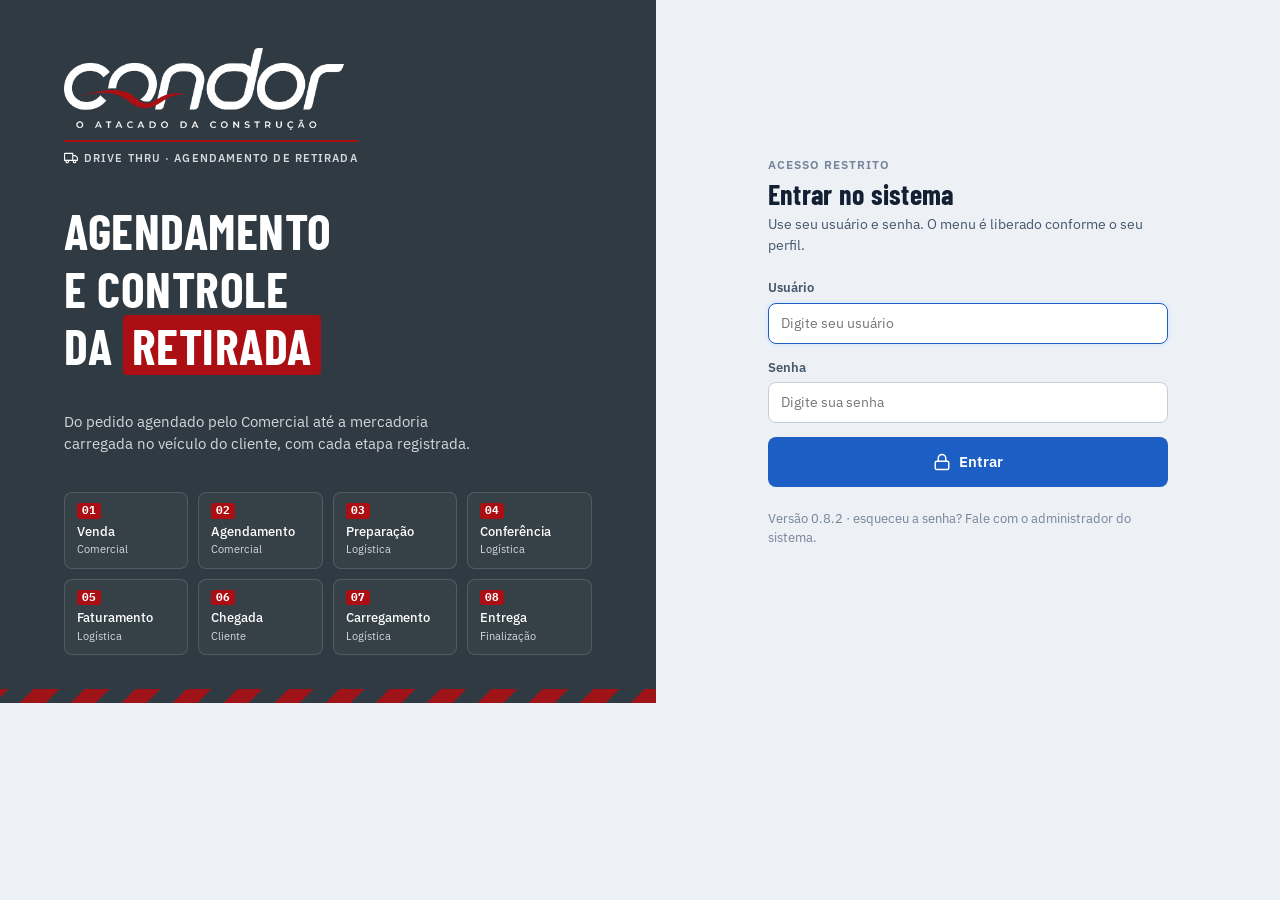
==== commit 06d8ccc7: "Pedidos de teste 130004–130013 renumerados para 220001–220010 - Base de demonstração, ERP de demonst" ====
--- a/index.html
+++ b/index.html
@@ -9,41 +9,41 @@
   <link rel="preconnect" href="https://fonts.googleapis.com">
   <link rel="preconnect" href="https://fonts.gstatic.com" crossorigin>
   <link rel="stylesheet" href="https://fonts.googleapis.com/css2?family=Barlow+Condensed:wght@600;700&family=IBM+Plex+Mono:wght@400;500&family=IBM+Plex+Sans:wght@400;500;600&display=swap">
-  <link rel="stylesheet" href="css/leaflet.css?v=23">
-  <link rel="stylesheet" href="css/style.css?v=23">
+  <link rel="stylesheet" href="css/leaflet.css?v=24">
+  <link rel="stylesheet" href="css/style.css?v=24">
 </head>
 <body>
   <div id="app" aria-live="polite"></div>
 
   <!-- Base: configuração, utilitários, dados, integração e regras -->
-  <script src="js/config.js?v=23"></script>
-  <script src="js/utils.js?v=23"></script>
-  <script src="js/storage.js?v=23"></script>
-  <script src="js/vendor/supabase.js?v=23"></script>
-  <script src="js/nuvem.js?v=23"></script>
-  <script src="js/erp-nucleo.js?v=23"></script>
-  <script src="js/erp.js?v=23"></script>
-  <script src="js/erp-config.js?v=23"></script>
-  <script src="js/separacao.js?v=23"></script>
-  <script src="js/services.js?v=23"></script>
-  <script src="js/rastreio.js?v=23"></script>
-  <script src="js/aparencia.js?v=23"></script>
-  <script src="js/seed.js?v=23"></script>
+  <script src="js/config.js?v=24"></script>
+  <script src="js/utils.js?v=24"></script>
+  <script src="js/storage.js?v=24"></script>
+  <script src="js/vendor/supabase.js?v=24"></script>
+  <script src="js/nuvem.js?v=24"></script>
+  <script src="js/erp-nucleo.js?v=24"></script>
+  <script src="js/erp.js?v=24"></script>
+  <script src="js/erp-config.js?v=24"></script>
+  <script src="js/separacao.js?v=24"></script>
+  <script src="js/services.js?v=24"></script>
+  <script src="js/rastreio.js?v=24"></script>
+  <script src="js/aparencia.js?v=24"></script>
+  <script src="js/seed.js?v=24"></script>
   <!-- Interface -->
-  <script src="js/vendor/qrcode.js?v=23"></script>
-  <script src="js/ui.js?v=23"></script>
-  <script src="js/views-comercial.js?v=23"></script>
-  <script src="js/views-operacao.js?v=23"></script>
-  <script src="js/vendor/leaflet.js?v=23"></script>
-  <script src="js/views-mapa.js?v=23"></script>
-  <script src="js/views-coletor.js?v=23"></script>
-  <script src="js/vendor/jspdf.umd.min.js?v=23"></script>
-  <script src="js/vendor/jspdf.plugin.autotable.min.js?v=23"></script>
-  <script src="js/relatorio-pdf.js?v=23"></script>
-  <script src="js/views-gestao.js?v=23"></script>
-  <script src="js/views-admin.js?v=23"></script>
-  <script src="js/cliente.js?v=23"></script>
-  <script src="js/lgpd.js?v=23"></script>
-  <script src="js/app.js?v=23"></script>
+  <script src="js/vendor/qrcode.js?v=24"></script>
+  <script src="js/ui.js?v=24"></script>
+  <script src="js/views-comercial.js?v=24"></script>
+  <script src="js/views-operacao.js?v=24"></script>
+  <script src="js/vendor/leaflet.js?v=24"></script>
+  <script src="js/views-mapa.js?v=24"></script>
+  <script src="js/views-coletor.js?v=24"></script>
+  <script src="js/vendor/jspdf.umd.min.js?v=24"></script>
+  <script src="js/vendor/jspdf.plugin.autotable.min.js?v=24"></script>
+  <script src="js/relatorio-pdf.js?v=24"></script>
+  <script src="js/views-gestao.js?v=24"></script>
+  <script src="js/views-admin.js?v=24"></script>
+  <script src="js/cliente.js?v=24"></script>
+  <script src="js/lgpd.js?v=24"></script>
+  <script src="js/app.js?v=24"></script>
 </body>
 </html>
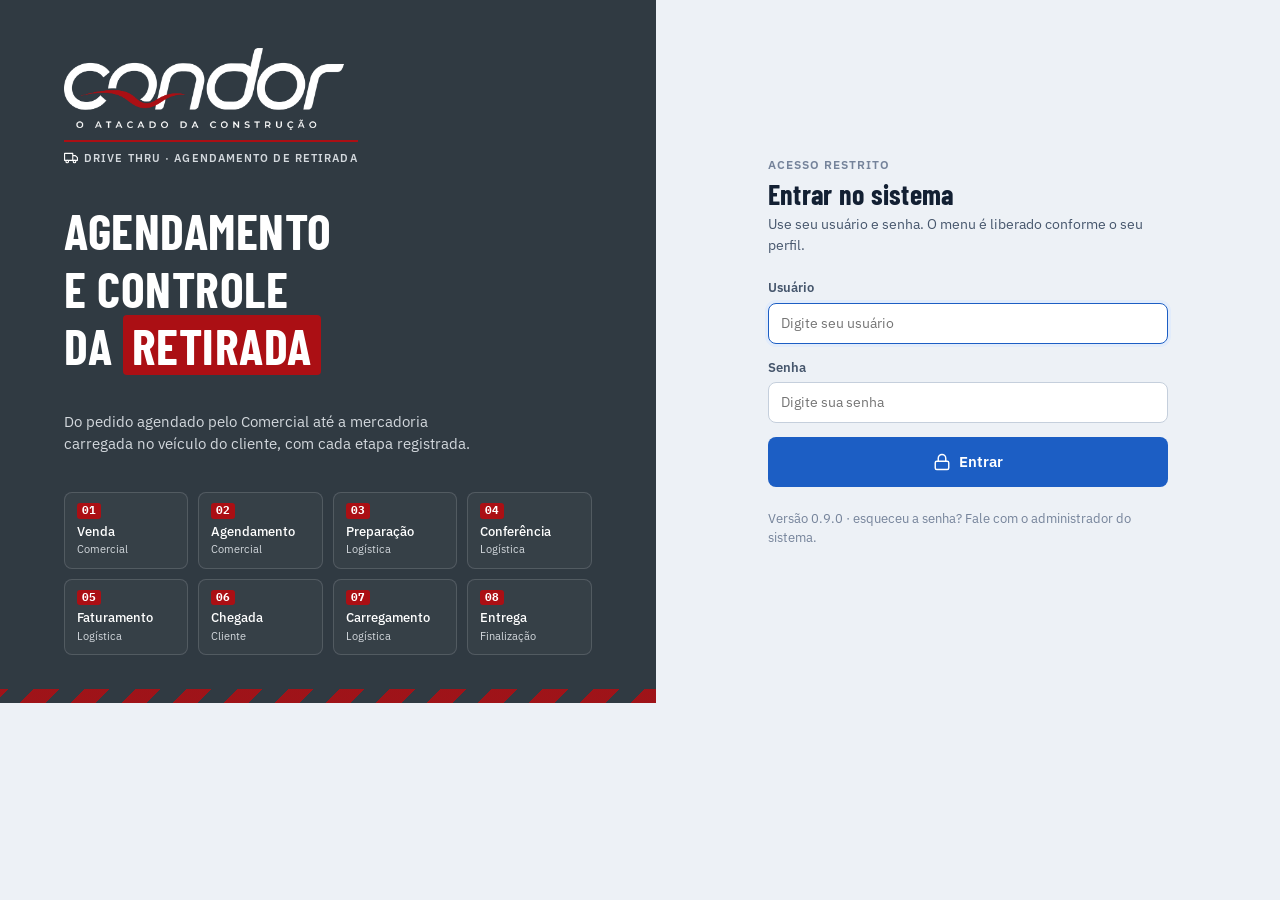
==== commit 50828c77: "Versão 0.9.0: segurança no servidor, painel de TV, romaneio, check-in por QR, avisos, relatórios e s" ====
--- a/index.html
+++ b/index.html
@@ -9,41 +9,49 @@
   <link rel="preconnect" href="https://fonts.googleapis.com">
   <link rel="preconnect" href="https://fonts.gstatic.com" crossorigin>
   <link rel="stylesheet" href="https://fonts.googleapis.com/css2?family=Barlow+Condensed:wght@600;700&family=IBM+Plex+Mono:wght@400;500&family=IBM+Plex+Sans:wght@400;500;600&display=swap">
-  <link rel="stylesheet" href="css/leaflet.css?v=24">
-  <link rel="stylesheet" href="css/style.css?v=24">
+  <link rel="stylesheet" href="css/leaflet.css?v=25">
+  <link rel="stylesheet" href="css/style.css?v=25">
 </head>
 <body>
   <div id="app" aria-live="polite"></div>
 
   <!-- Base: configuração, utilitários, dados, integração e regras -->
-  <script src="js/config.js?v=24"></script>
-  <script src="js/utils.js?v=24"></script>
-  <script src="js/storage.js?v=24"></script>
-  <script src="js/vendor/supabase.js?v=24"></script>
-  <script src="js/nuvem.js?v=24"></script>
-  <script src="js/erp-nucleo.js?v=24"></script>
-  <script src="js/erp.js?v=24"></script>
-  <script src="js/erp-config.js?v=24"></script>
-  <script src="js/separacao.js?v=24"></script>
-  <script src="js/services.js?v=24"></script>
-  <script src="js/rastreio.js?v=24"></script>
-  <script src="js/aparencia.js?v=24"></script>
-  <script src="js/seed.js?v=24"></script>
+  <script src="js/config.js?v=25"></script>
+  <script src="js/utils.js?v=25"></script>
+  <script src="js/storage.js?v=25"></script>
+  <script src="js/monitor.js?v=25"></script>
+  <script src="js/vendor/supabase.js?v=25"></script>
+  <script src="js/nuvem.js?v=25"></script>
+  <script src="js/erp-nucleo.js?v=25"></script>
+  <script src="js/erp.js?v=25"></script>
+  <script src="js/erp-config.js?v=25"></script>
+  <script src="js/separacao.js?v=25"></script>
+  <script src="js/services.js?v=25"></script>
+  <script src="js/rastreio.js?v=25"></script>
+  <script src="js/aparencia.js?v=25"></script>
+  <script src="js/seed.js?v=25"></script>
   <!-- Interface -->
-  <script src="js/vendor/qrcode.js?v=24"></script>
-  <script src="js/ui.js?v=24"></script>
-  <script src="js/views-comercial.js?v=24"></script>
-  <script src="js/views-operacao.js?v=24"></script>
-  <script src="js/vendor/leaflet.js?v=24"></script>
-  <script src="js/views-mapa.js?v=24"></script>
-  <script src="js/views-coletor.js?v=24"></script>
-  <script src="js/vendor/jspdf.umd.min.js?v=24"></script>
-  <script src="js/vendor/jspdf.plugin.autotable.min.js?v=24"></script>
-  <script src="js/relatorio-pdf.js?v=24"></script>
-  <script src="js/views-gestao.js?v=24"></script>
-  <script src="js/views-admin.js?v=24"></script>
-  <script src="js/cliente.js?v=24"></script>
-  <script src="js/lgpd.js?v=24"></script>
-  <script src="js/app.js?v=24"></script>
+  <script src="js/vendor/qrcode.js?v=25"></script>
+  <script src="js/vendor/jsbarcode.code128.min.js?v=25"></script>
+  <script src="js/vendor/jsqr.min.js?v=25"></script>
+  <script src="js/ui.js?v=25"></script>
+  <script src="js/leitor-qr.js?v=25"></script>
+  <script src="js/impressao.js?v=25"></script>
+  <script src="js/avisos.js?v=25"></script>
+  <script src="js/seguranca.js?v=25"></script>
+  <script src="js/views-comercial.js?v=25"></script>
+  <script src="js/views-operacao.js?v=25"></script>
+  <script src="js/painel.js?v=25"></script>
+  <script src="js/vendor/leaflet.js?v=25"></script>
+  <script src="js/views-mapa.js?v=25"></script>
+  <script src="js/views-coletor.js?v=25"></script>
+  <script src="js/vendor/jspdf.umd.min.js?v=25"></script>
+  <script src="js/vendor/jspdf.plugin.autotable.min.js?v=25"></script>
+  <script src="js/relatorio-pdf.js?v=25"></script>
+  <script src="js/views-gestao.js?v=25"></script>
+  <script src="js/views-admin.js?v=25"></script>
+  <script src="js/cliente.js?v=25"></script>
+  <script src="js/lgpd.js?v=25"></script>
+  <script src="js/app.js?v=25"></script>
 </body>
 </html>
--- a/css/style.css
+++ b/css/style.css
@@ -865,3 +865,69 @@
 :root[data-theme="dark"] .col-fb.err { background: #3a1616; border-color: #7a2c2c; color: #F4B1B1; }
 :root[data-theme="dark"] .col-fb.warn { background: #382a10; border-color: #7a5a1c; color: #F3CF8A; }
 :root[data-theme="dark"] .col-item.ok { background: #13281c; }
+
+/* ---------- 0.9.0 · Painel de TV ---------- */
+.pn { background: #1f262c; color: #fff; border-radius: 14px; padding: 22px 26px; min-height: 76vh; display: flex; flex-direction: column; gap: 18px; }
+.pn-topo { display: flex; align-items: center; justify-content: space-between; gap: 16px; flex-wrap: wrap; }
+.pn-logo { height: 40px; }
+.pn-tit { display: block; font-size: 22px; letter-spacing: .02em; }
+.pn-sub { display: block; font-size: 13px; color: #b9c2ca; }
+.pn-hora { font-size: 40px; font-weight: 700; }
+.pn-ctl .btn { color: #fff; border-color: rgba(255,255,255,.3); background: transparent; }
+.pn-grid { display: grid; grid-template-columns: 1.4fr 1fr; gap: 22px; flex: 1; }
+.pn h2 { font-size: 15px; text-transform: uppercase; letter-spacing: .14em; color: #ffb3b5; margin: 0 0 10px; }
+.pn h3 { font-size: 13px; text-transform: uppercase; letter-spacing: .12em; color: #b9c2ca; margin: 14px 0 8px; display: flex; align-items: center; gap: 8px; }
+.pn-cnt { background: rgba(255,255,255,.12); border-radius: 99px; padding: 1px 9px; font-size: 12px; color: #fff; }
+.pn-call { background: #AB0F14; border-radius: 12px; padding: 18px 22px; display: flex; justify-content: space-between; align-items: center; gap: 16px; margin-bottom: 12px; }
+.pn-call + .pn-call { background: #5a1215; }
+.pn-novo { animation: pnPisca 1.2s ease-in-out 4; }
+@keyframes pnPisca { 50% { box-shadow: 0 0 0 8px rgba(255,255,255,.35); } }
+.pn-call-n { font-size: clamp(26px, 3.4vw, 54px); font-weight: 800; line-height: 1.1; display: flex; flex-wrap: wrap; align-items: center; gap: 12px; }
+.pn-call-d { text-align: right; }
+.pn-call-d span { display: block; font-size: 13px; text-transform: uppercase; letter-spacing: .1em; opacity: .85; }
+.pn-call-d b { font-size: clamp(28px, 3.6vw, 58px); }
+.pn-placa { font-family: "Courier New", monospace; background: #fff; color: #1f262c; border: 3px solid #1f262c; outline: 2px solid #fff; border-radius: 6px; padding: 2px 10px; font-size: .55em; letter-spacing: .08em; font-weight: 700; }
+.pn-lista { display: flex; flex-direction: column; gap: 6px; }
+.pn-li { display: flex; justify-content: space-between; align-items: center; gap: 12px; background: rgba(255,255,255,.07); border-radius: 8px; padding: 10px 14px; font-size: 19px; }
+.pn-li span { display: flex; align-items: center; gap: 10px; flex-wrap: wrap; }
+.pn-li .pn-placa { font-size: 14px; }
+.pn-li small { color: #b9c2ca; font-size: 13px; }
+.pn-ok { font-style: normal; background: #1d7a46; border-radius: 99px; padding: 2px 10px; font-size: 13px; font-weight: 700; }
+.pn-vazio { font-size: 22px; color: #b9c2ca; padding: 28px 0; }
+.pn-vazio.sm { font-size: 15px; padding: 8px 0; }
+.pn-rodape { margin-top: auto; padding-top: 14px; color: #b9c2ca; font-size: 14px; }
+body.modo-painel .sidebar, body.modo-painel .topbar { display: none !important; }
+body.modo-painel .content { padding: 0; max-width: none; }
+body.modo-painel .pn { border-radius: 0; min-height: 100vh; }
+body.modo-painel .shell { display: block; }
+@media (max-width: 900px) { .pn-grid { grid-template-columns: 1fr; } .pn-call { flex-direction: column; align-items: flex-start; } .pn-call-d { text-align: left; } }
+@media print { .naoimprime { display: none; } }
+
+/* ---------- 0.9.0 · Checklist de produção e saúde ---------- */
+.ck-lista { display: flex; flex-direction: column; gap: 6px; }
+.ck-item { display: grid; grid-template-columns: 26px minmax(0, 1fr) auto; gap: 10px; align-items: center; padding: 10px 12px; border: 1px solid var(--line); border-radius: 10px; background: var(--surface); }
+.ck-item b { display: block; font-size: 14px; }
+.ck-item .subtle { display: block; }
+.ck-item .ck-ic { color: var(--warn, #b26b00); display: flex; justify-content: center; }
+.ck-item.ok { background: var(--ok-soft, #eaf6ef); border-color: transparent; }
+.ck-item.ok .ck-ic { color: var(--ok, #1d7a46); }
+.ck-item input { width: 18px; height: 18px; accent-color: var(--ok, #1d7a46); }
+label.ck-item { cursor: pointer; }
+.saude-grid { display: grid; grid-template-columns: repeat(auto-fit, minmax(180px, 1fr)); gap: 10px; }
+.saude-grid > div { border: 1px solid var(--line); border-radius: 10px; padding: 10px 12px; }
+.saude-grid span { display: block; font-size: 11px; text-transform: uppercase; letter-spacing: .06em; color: var(--ink-3); }
+.saude-grid b { font-size: 15px; }
+.saude-erro { font-size: 12.5px; border-bottom: 1px solid var(--line); padding: 6px 0; }
+.saude-erro code { font-size: 11.5px; color: var(--ink-3); word-break: break-word; }
+.banner-erp { margin: 0 0 12px; }
+.banner-wrap:not(:empty) { padding: 14px 24px 0; max-width: 1480px; }
+body.modo-painel .banner-wrap { display: none; }
+.metas { display: grid; grid-template-columns: repeat(2, minmax(0, 1fr)); gap: 14px; }
+.meta-kpi { border: 1px solid var(--line); border-radius: 12px; padding: 12px 14px; display: flex; flex-direction: column; gap: 4px; }
+.meta-kpi span { font-size: 12.5px; color: var(--ink-3); font-weight: 600; }
+.meta-kpi b { font-size: 28px; font-family: var(--mono, monospace); }
+.meta-kpi small { color: var(--ink-3); }
+.meta-kpi.ok b { color: var(--ok); } .meta-kpi.crit b { color: var(--crit); }
+.meta-kpi .bar-track { position: relative; margin-top: 4px; }
+.meta-kpi .bar-track i { position: absolute; top: -3px; bottom: -3px; width: 2px; background: var(--ink); opacity: .6; }
+@media (max-width: 760px) { .metas { grid-template-columns: minmax(0, 1fr); } }
